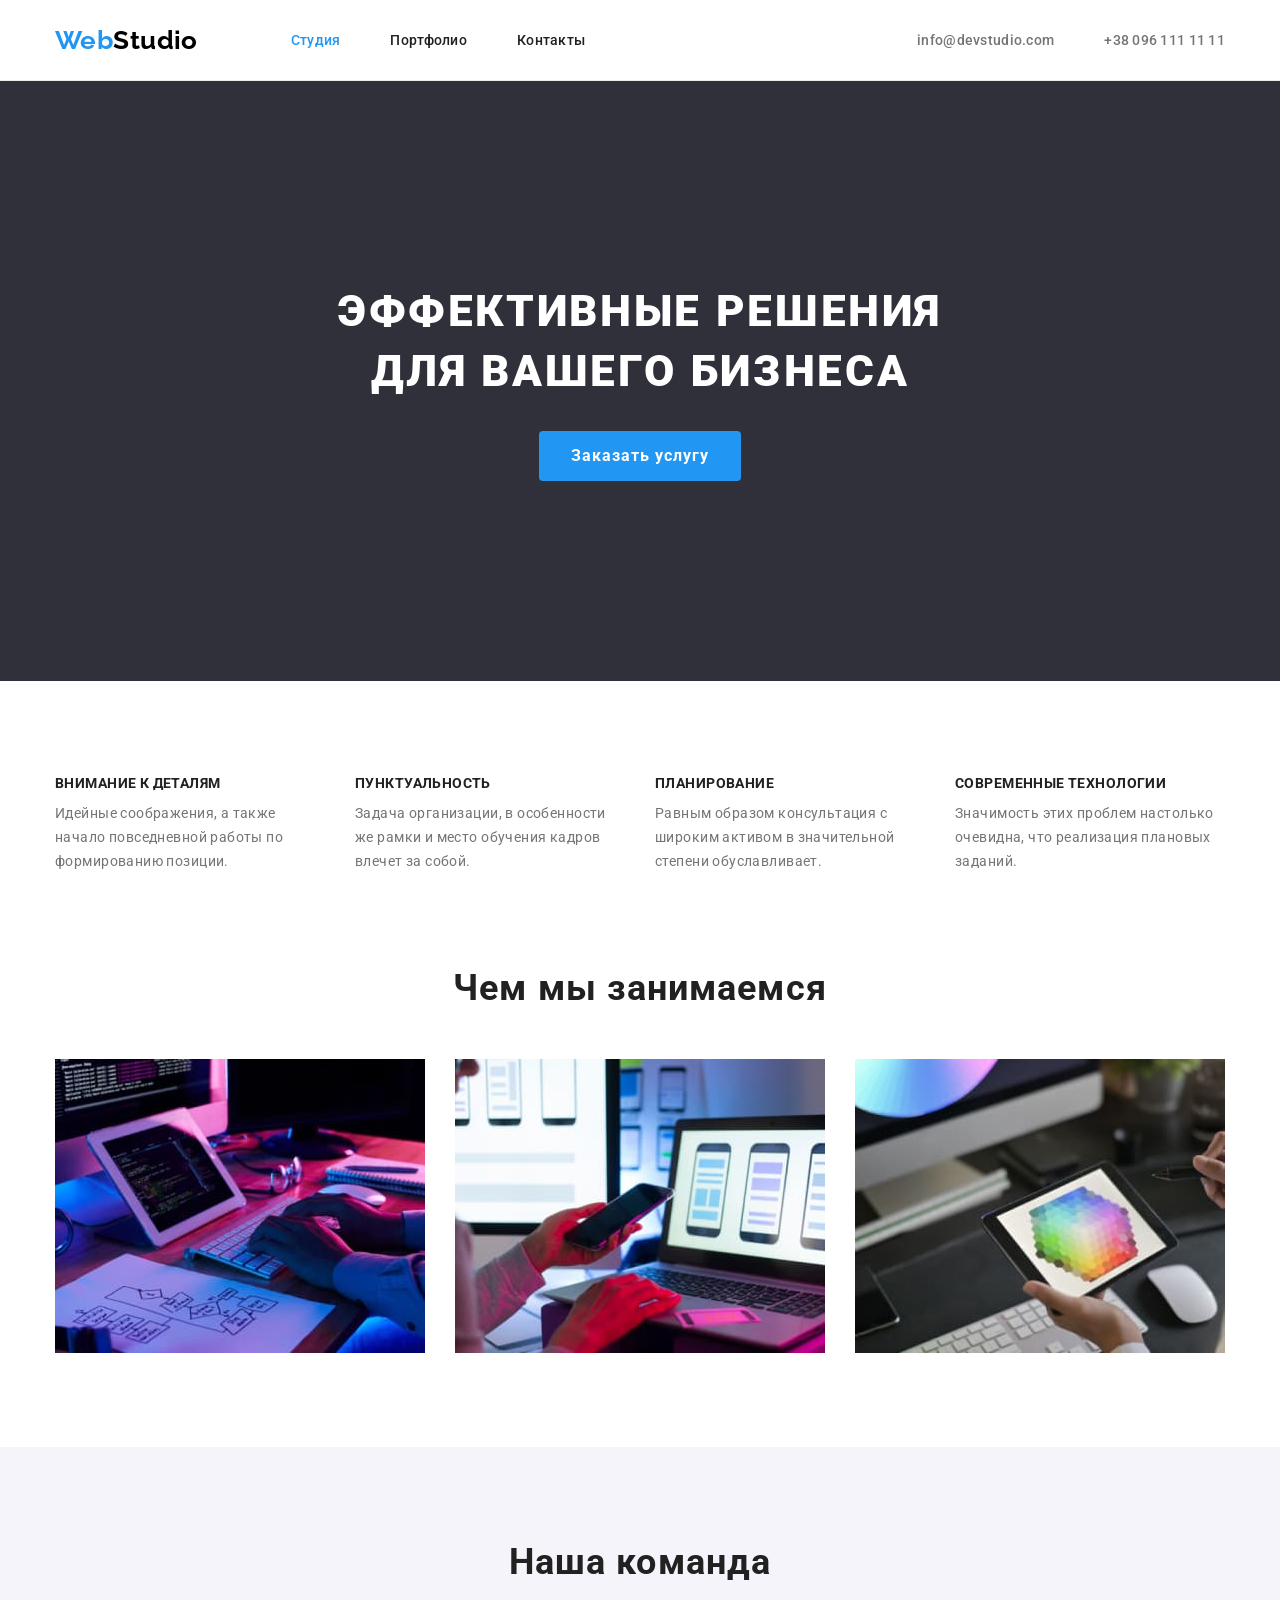
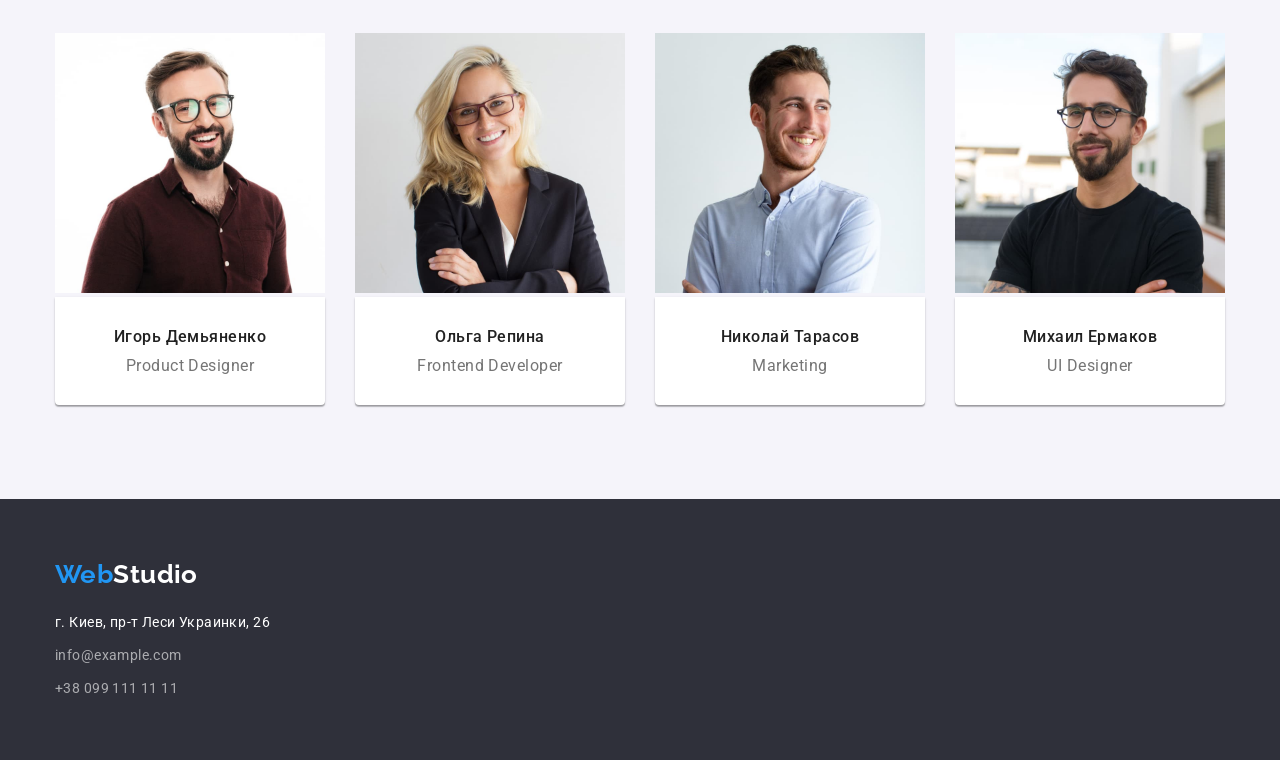
==== index.html @ 9fe2330b "Initial commit" ====
<!DOCTYPE html>
<html lang="ru">
  <head>
    <meta charset="UTF-8" />
    <meta http-equiv="X-UA-Compatible" content="IE=edge" />
    <meta name="viewport" content="width=device-width, initial-scale=1.0" />
    <title>WebStudio</title>
    <link rel="preconnect" href="https://fonts.googleapis.com" />
    <link rel="preconnect" href="https://fonts.gstatic.com" crossorigin />
    <link
      href="https://fonts.googleapis.com/css2?family=Raleway:wght@700&family=Roboto:wght@400;500;700;900&display=swap"
      rel="stylesheet"
    />
    <link
      rel="stylesheet"
      href="https://cdnjs.cloudflare.com/ajax/libs/modern-normalize/1.1.0/modern-normalize.min.css"
      integrity="sha512-wpPYUAdjBVSE4KJnH1VR1HeZfpl1ub8YT/NKx4PuQ5NmX2tKuGu6U/JRp5y+Y8XG2tV+wKQpNHVUX03MfMFn9Q=="
      crossorigin="anonymous"
      referrerpolicy="no-referrer"
    />
    <link rel="stylesheet" href="css/stules.css" />
  </head>
  <body>
    <!--Header section/шапка-->
    <header class="header">
      <div class="container header-container">
        <nav class="header-nav">
          <a class="logo" href=""><span class="logo-element">Web</span>Studio</a>
          <ul class="header-list">
            <li class="header-item">
              <a class="header-link link current-link" href="">Студия</a>
            </li>
            <li class="header-item">
              <a class="header-link" href="portfolio.html">Портфолио</a>
            </li>
            <li class="header-item">
              <a class="header-link" href="">Контакты</a>
            </li>
          </ul>
        </nav>

        <ul class="contacts">
          <li class="contacts-item">
            <a class="contacts-link" href="mailto:info@devstudio.com">info@devstudio.com</a>
          </li>
          <li class="contacts-item">
            <a class="contacts-link" href="tel:+380961111111">+38 096 111 11 11</a>
          </li>
        </ul>
      </div>
    </header>
    <main>
      <!--hero section/cекция герой-->
      <section class="hero">
        <div class="container">
          <h1 class="hero-title">
            Эффективные решения<br />
            для вашего бизнеса
          </h1>
          <button class="hero-btn btn" type="button">Заказать услугу</button>
        </div>
      </section>
      <!--work section/о работе-->
      <section class="work section no-pading">
        <div class="container">
          <h2 class="work-title hidden" hidden>O работе</h2>
          <ul class="work-list">
            <li class="work-item">
              <h3 class="work-title">Внимание к деталям</h3>
              <p class="work-text">
                Идейные соображения, а также начало повседневной работы по формированию позиции.
              </p>
            </li>
            <li class="work-item">
              <h3 class="work-title">Пунктуальность</h3>
              <p class="work-text">
                Задача организации, в особенности же рамки и место обучения кадров влечет за собой.
              </p>
            </li>
            <li class="work-item">
              <h3 class="work-title">Планирование</h3>
              <p class="work-text">
                Равным образом консультация с широким активом в значительной степени обуславливает.
              </p>
            </li>
            <li class="work-item">
              <h3 class="work-title">Современные технологии</h3>
              <p class="work-text">
                Значимость этих проблем настолько очевидна, что реализация плановых заданий.
              </p>
            </li>
          </ul>
        </div>
      </section>
      <!--lessons section/Чем мы занимаемся-->
      <section class="lessons section">
        <div class="container">
          <h2 class="lessons-title">Чем мы занимаемся</h2>
          <ul class="lessons-list">
            <li class="lessons-item">
              <img
                class="lessons-img"
                src="./images/lessons/laptop.jpg"
                alt="разработка"
                width="370"
              />
            </li>
            <li class="lessons-item">
              <img
                class="lessons-img"
                src="./images/lessons/telephone.jpg"
                alt="разработка мобильных приложений"
                width="370"
              />
            </li>
            <li class="lessons-item">
              <img
                class="lessons-img"
                src="./images/lessons/tablet.jpg"
                alt="разработка графичных приложений"
                width="370"
              />
            </li>
          </ul>
        </div>
      </section>
      <!--team section/Наша команда-->
      <section class="team section">
        <div class="container">
          <h2 class="team-title">Наша команда</h2>
          <ul class="team-list">
            <li class="team-item">
              <img src="./images/team/product.jpg" alt="мужчина в очках и рубашке " width="270" />
              <div class="team-card">
                <h3 class="team-name">Игорь Демьяненко</h3>
                <p class="team-job" lang="en">Product Designer</p>
              </div>
            </li>
            <li class="team-item">
              <img src="./images/team/frontend.jpg" alt="девушка в пиджаке" width="270" />
              <div class="team-card">
                <h3 class="team-name">Ольга Репина</h3>
                <p class="team-job" lang="en">Frontend Developer</p>
              </div>
            </li>
            <li class="team-item">
              <img src="./images/team/marketing.jpg" alt="мужчина в футболке" width="270" />
              <div class="team-card">
                <h3 class="team-name">Николай Тарасов</h3>
                <p class="team-job" lang="en">Marketing</p>
              </div>
            </li>
            <li class="team-item">
              <img src="./images/team/designer.jpg" alt="мужчина в очках и футболке" width="270" />
              <div class="team-card">
                <h3 class="team-name">Михаил Ермаков</h3>
                <p class="team-job" lang="en">UI Designer</p>
              </div>
            </li>
          </ul>
        </div>
      </section>
    </main>
    <!--footer section/футер-->
    <footer class="footer">
      <div class="container">
        <a class="logo dark" href=""><span class="logo-element">Web</span>Studio</a>
        <address class="address">
          <ul class="address-list">
            <li class="fooer-item">
              <a
                class="adress-maps"
                href="https://goo.gl/maps/gGmX7VC3EeBHj8JXA"
                target="_blank"
                rel="noopener noreferrer"
                >г. Киев, пр-т Леси Украинки, 26</a
              >
            </li>
            <li class="fooer-item">
              <a class="footer-mail" href="mailto:info@example.com">info@example.com</a>
            </li>
            <li class="fooer-item">
              <a class="footer-tel" href="tel:+380991111111">+38 099 111 11 11</a>
            </li>
          </ul>
        </address>
      </div>
    </footer>
  </body>
</html>
---- css/stules.css ----
:root {
  /* fonts */
  --main-font: Roboto, sans-serif;
  --secondary-font: Raleway, sans-serif;
  /* text colors */
  --main-tx-cl: #212121;
  --secondary-tx-cl: #757575;
  /* bg colors */
  --dark-bg-cl: #2f303a;
  --light-bg-cl: #f5f4fa;
  --white-color: #ffffff;
  /* logo colors */
  --blue-logo-cl: #2196f3;
  --dark-logo-cl: #000000;
  --white-logo-cl: #ffffff;
  /* others colors */
  --footer-primary-cl: rgba(255, 255, 255, 0.6);
}

/* reset styles */

/*сброс маржинов верх-низ*/
h1,
h2,
h3,
h4,
h5,
h6,
p,
a,
ul,
li {
  text-decoration: none;
  list-style: none;
  padding: 0;
  margin: 0;
}

/* Убрирает ненужные заголовки */
.hidden {
  position: absolute;
  width: 1px;
  height: 1px;
  margin: -1px;
  border: 0;
  padding: 0;

  white-space: nowrap;
  clip-path: inset(100%);
  clip: rect(0 0 0 0);
  overflow: hidden;
}

/* base styles */
.btn {
  font-family: inherit;
  display: inline-block;
  border: 0;
  cursor: pointer;
  text-align: center;
}

/* добавляет Контейнер */
.container {
  width: 1200px;
  padding-left: 15px;
  padding-right: 15px;
  margin-left: auto;
  margin-right: auto;
}

/* body */
body {
  font-family: var(--main-font);
  color: var(--main-tx-cl);
  letter-spacing: 0.03em;
  font-size: 14px;
  line-height: 1.14;
}

/*логотип*/
.logo {
  font-family: var(--secondary-font);
  color: var(--dark-logo-cl);

  font-weight: 700;
  font-size: 26px;
  line-height: calc(31 / 26);
}

/*добавляет цвет в логотип*/
.logo-element {
  color: var(--blue-logo-cl);
}

/* розмещает в одну строку лого и навигацию*/
.header-container,
.header-nav {
  display: flex;
  align-items: center;
}

/* добавляет отступ от логотипа*/
.header-list {
  display: flex;
  margin-left: 93px;
}

/*добавляет отступ в навигации*/
.header-list .header-item:not(:last-child) {
  margin-right: 50px;
}

/* */
.header-link,
.contacts-link {
  color: var(--main-tx-cl);

  display: block;
  padding-top: 32px;
  padding-bottom: 32px;

  font-weight: 500;
  font-size: 14px;
  line-height: calc(16 / 14);
  letter-spacing: 0.02em;
}

/*розмещает в одну строку контакты*/
.contacts {
  display: flex;
  margin-left: auto;
}

/*добавляет отступ в контактах*/
.contacts .contacts-item:not(:last-child) {
  margin-right: 50px;
}

.contacts-link {
  color: #757575;
}

.current-link {
  color: #2196f3;
}

.contacts-link:hover,
.contacts-link:focus,
.header-link:hover,
.header-link:focus {
  color: var(--blue-logo-cl);
}
/*добавляет нижнюю рамку*/
.header {
  border-bottom: 1px solid #ececec;
}

/* hero section */
.hero {
  background-color: var(--dark-bg-cl);
  text-align: center;
  padding: 200px 0;
}

.hero-title {
  color: #ffffff;

  font-weight: 900;
  font-size: 44px;
  line-height: calc(60 / 44);
  letter-spacing: 0.06em;
  text-transform: uppercase;

  margin-top: 0px;
  margin-bottom: 30px;
}
/*кнопка-героя*/
.hero-btn {
  background-color: #2196f3;
  color: #ffffff;

  font-weight: 700;
  font-size: 16px;
  line-height: calc(30 / 16);
  letter-spacing: 0.06em;

  border-radius: 4px;
  padding: 10px 32px;
  min-width: 200px;
}

.btn:hover,
.btn:focus {
  background-color: #188ce8;
}

/* work section */

.section {
  padding-top: 94px;
  padding-bottom: 94px;
}

.no-pading {
  padding-bottom: 0;
}

.work-list {
  display: flex;
  justify-content: center;
}

.work-list .work-item:not(:last-child) {
  margin-right: 30px;
}

.work-item {
  width: 270px;
}

.work-title {
  font-weight: 700;
  font-size: 14px;
  line-height: calc(16 / 14);
  letter-spacing: 0.03em;
  text-transform: uppercase;

  margin-bottom: 10px;
}
.work-text {
  font-size: 14px;
  line-height: calc(24 / 14);
  letter-spacing: 0.03em;
  color: #757575;
}

/* lessons section/Чем мы занимаемся */

.lessons-title {
  text-align: center;

  font-weight: 700;
  font-size: 36px;
  line-height: calc(42 / 36);
  letter-spacing: 0.03em;

  margin-bottom: 50px;
}

.lessons-list {
  display: flex;
  justify-content: space-between;
  padding-left: 0;
}

.lessons-img {
  display: block;
}

.lessons-list .lessons-item:not(:last-child) {
  margin-right: 30px;
}

/* team section/Наша команда */
.team {
  background: #f5f4fa;
  }
  
.team-title {
  color: #212121;
  text-align: center;

  font-weight: 700;
  font-size: 36px;
  line-height: calc(42 / 36);
  letter-spacing: 0.03em;

  margin-bottom: 50px;
}

.team-list {
  display: flex;
  justify-content: space-between;
  padding-left: 0;
}

.team-list .team-item:not(:last-child) {
  margin-right: 30px;
}

.team-card {
  background-color: #ffffff;

  text-align: center;
  box-shadow: 0px 1px 3px rgba(0, 0, 0, 0.12), 0px 1px 1px rgba(0, 0, 0, 0.14),
    0px 2px 1px rgba(0, 0, 0, 0.2);
  border-radius: 0px 0px 4px 4px;

  padding-top: 30px;
  padding-bottom: 30px;
}

.team-job {
  font-size: 16px;
  line-height: calc(19 / 16);
  letter-spacing: 0.03em;
  color: #757575;
}

.team-name {
  font-weight: 500;
  font-size: 16px;
  line-height: calc(19 / 16);
  letter-spacing: 0.03em;

  margin-bottom: 10px;
}

/* footer section/футер */
.footer {
  background: #2f303a;
  padding-top: 60px;
  padding-bottom: 60px;
}

.dark {
  color: #ffffff;
  display: inline-block;
  margin-bottom: 20px;
}

.address-list .fooer-item:not(:last-child) {
  margin-bottom: 9px;
}

.address {
  font-style: normal;
}

.adress-maps {
  font-size: 14px;
  line-height: calc(24 / 14);
  letter-spacing: 0.03em;
  color: #ffffff;
}

.footer-mail,
.footer-tel {
  font-size: 14px;
  line-height: calc(24 / 14);
  letter-spacing: 0.03em;
  color: rgba(255, 255, 255, 0.6);
}

.footer-mail:hover,
.footer-mail:focus,
.footer-tel:hover,
.footer-tel:focus {
  color: #188ce8;
}

/*стили для портфолио*/

/*portfolio  */

.portfolio-list {
  display: flex;
  justify-content: center;

  margin-bottom: 50px;
}

.portfolio-list .portfolio-btn:not(:last-child) {
  margin-right: 8px;
}

.text-btn {
  color: #212121;
  font-family: inherit;
  font-weight: 500;

  font-size: 16px;
  line-height: calc(26 / 16);
  letter-spacing: 0.03em;
  text-align: center;
  cursor: pointer;

  padding: 6px 22px;
  border-radius: 4px;
  border: 0;
}

.text-btn-withe:hover,
.text-btn-withe:focus,
.text-btn:hover,
.text-btn:focus {
  background-color: #188ce8;
  color: #ffffff;
}

.portfolio-img-list {
  display: flex;
  flex-wrap: wrap;
}

/* calc ((100% - кол-во марджинов в строке * значение марджина ) / кол-во элементов в строке */
.portfolio-img-list .portfolio-item {
  width: calc((100% - 60px) / 3);

  margin-right: 30px;
  margin-bottom: 30px;
}

.portfolio-img-list .portfolio-item:nth-child(3n) {
  margin-right: 0;
}

.portfolio-img-list .portfolio-item:nth-last-child(-n + 3) {
  margin-bottom: 0;
}

.portfolio-kard {
  padding: 20px 24px;
  border: 1px solid #eeeeee;
  border-top: 0;
}

.portfolio-title {
  font-weight: 700;
  font-size: 18px;
  line-height: calc(36 / 16);
  letter-spacing: 0.06em;
  color: #212121;

  margin-bottom: 4px;
}

.portfolio-text {
  font-size: 16px;
  line-height: calc(30 / 16);
  letter-spacing: 0.03em;
  color: #757575;
}
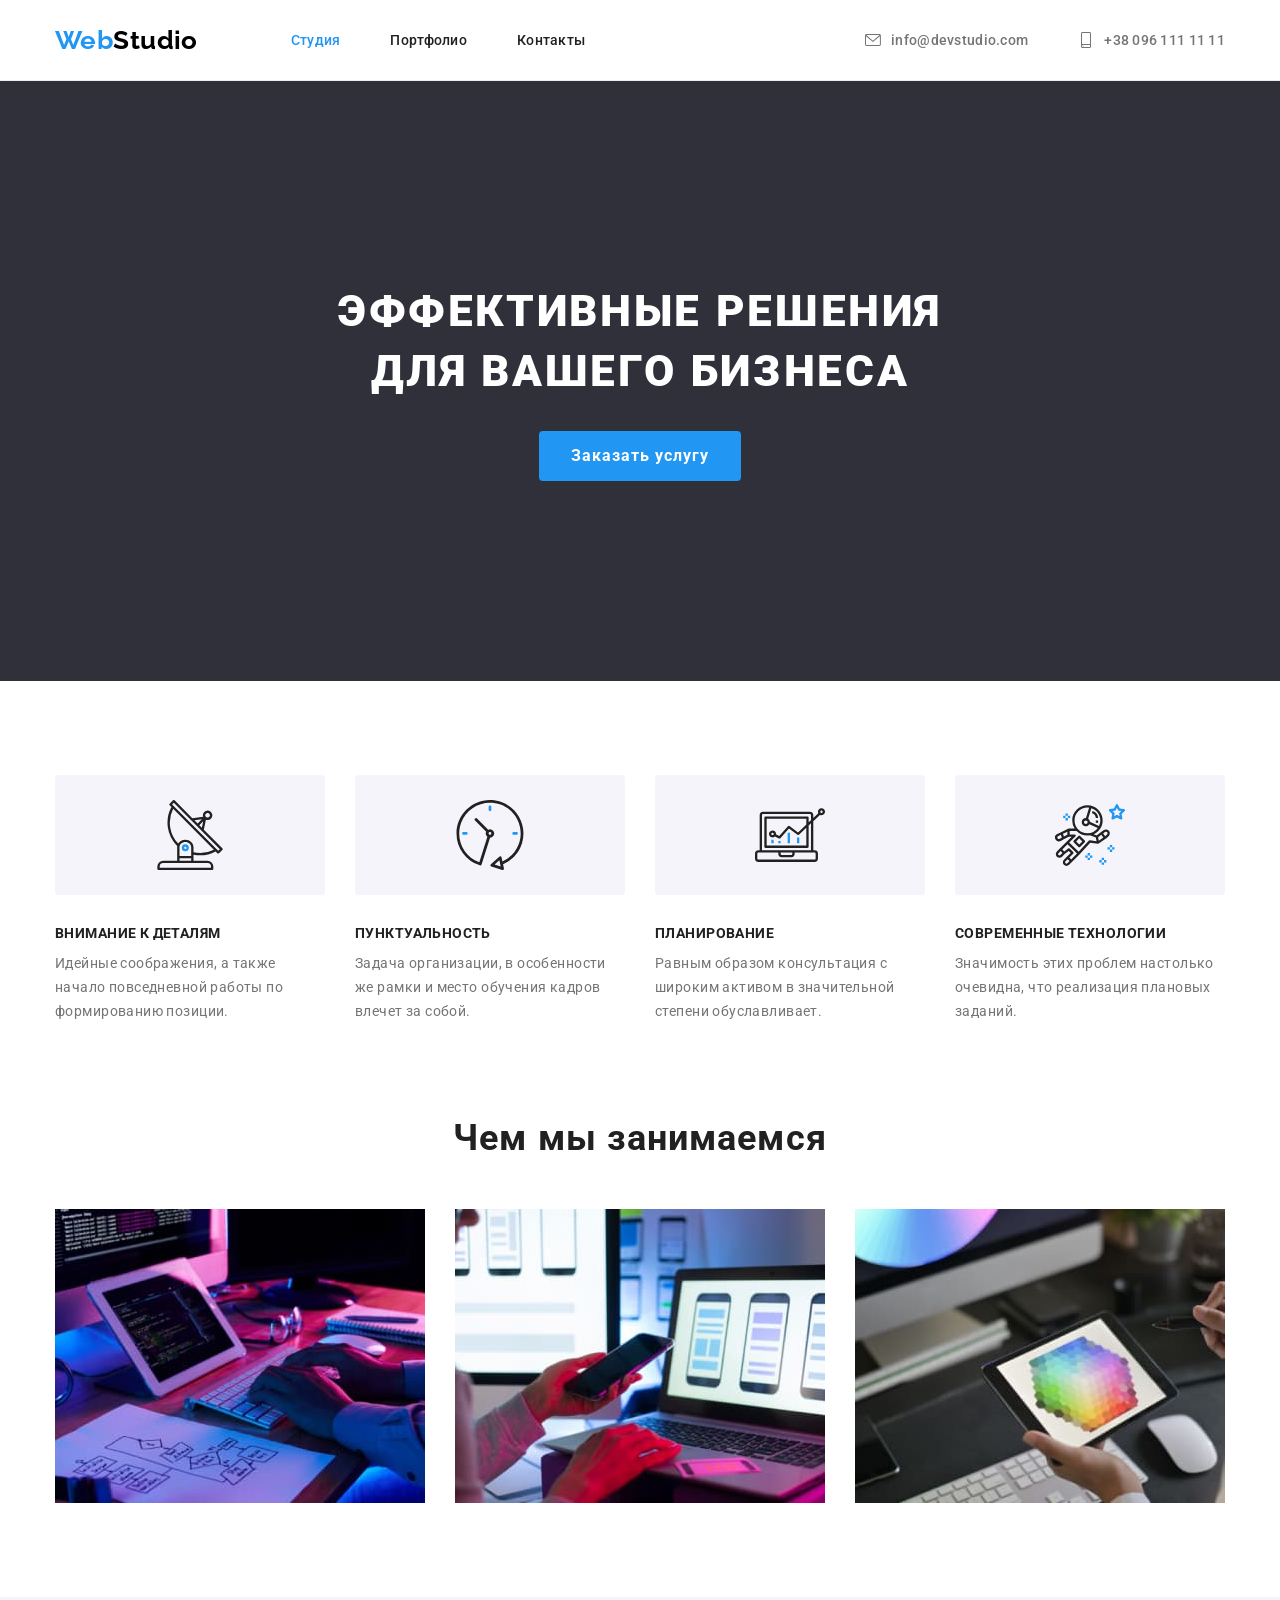
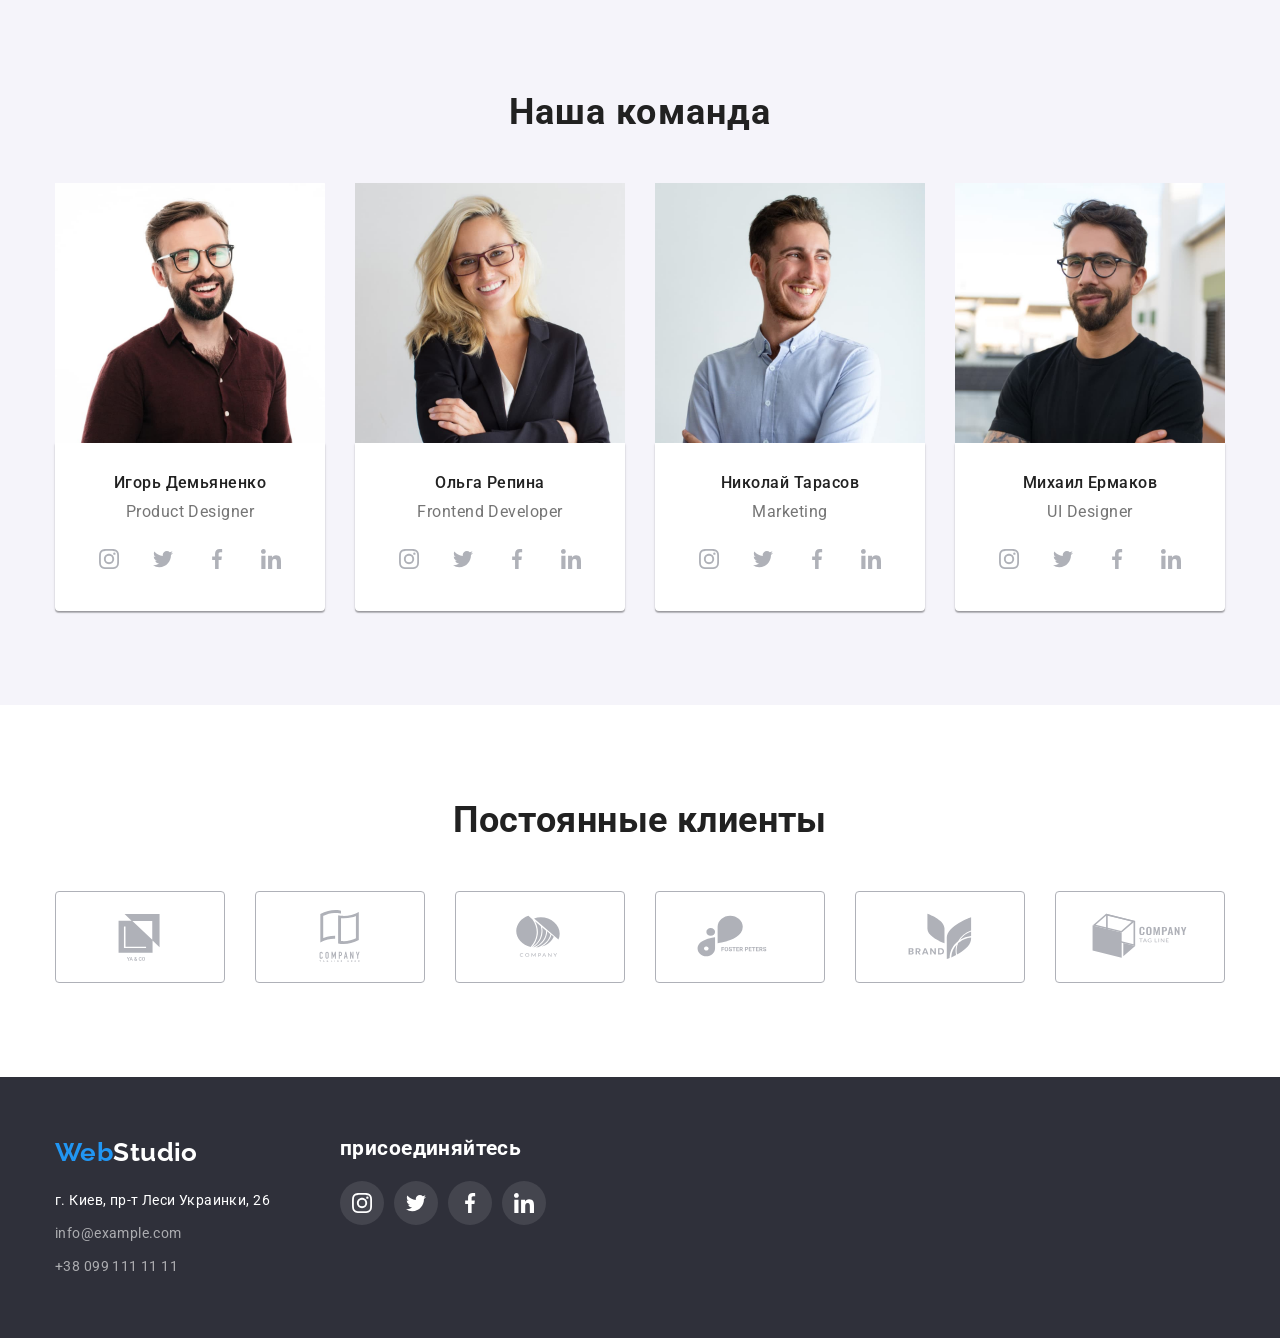
==== commit 0594ca06: "добавляет тень в индексе" ====
--- a/index.html
+++ b/index.html
@@ -41,10 +41,20 @@
 
         <ul class="contacts">
           <li class="contacts-item">
-            <a class="contacts-link" href="mailto:info@devstudio.com">info@devstudio.com</a>
+            <a class="contacts-link" href="mailto:info@devstudio.com">
+              <svg class="svg-mail">
+                <use href="./images/icons.svg#mail"></use>
+              </svg>
+              info@devstudio.com</a
+            >
           </li>
           <li class="contacts-item">
-            <a class="contacts-link" href="tel:+380961111111">+38 096 111 11 11</a>
+            <a class="contacts-link" href="tel:+380961111111">
+              <svg class="svg-smartphone">
+                <use href="./images/icons.svg#smartphone"></use>
+              </svg>
+              +38 096 111 11 11</a
+            >
           </li>
         </ul>
       </div>
@@ -66,24 +76,44 @@
           <h2 class="work-title hidden" hidden>O работе</h2>
           <ul class="work-list">
             <li class="work-item">
+              <div class="svg-work">
+                <svg class="work-icons">
+                  <use href="./images/icons.svg#antenna"></use>
+                </svg>
+              </div>
               <h3 class="work-title">Внимание к деталям</h3>
               <p class="work-text">
                 Идейные соображения, а также начало повседневной работы по формированию позиции.
               </p>
             </li>
             <li class="work-item">
+              <div class="svg-work">
+                <svg class="work-icons">
+                  <use href="./images/icons.svg#clock"></use>
+                </svg>
+              </div>
               <h3 class="work-title">Пунктуальность</h3>
               <p class="work-text">
                 Задача организации, в особенности же рамки и место обучения кадров влечет за собой.
               </p>
             </li>
             <li class="work-item">
+              <div class="svg-work">
+                <svg class="work-icons">
+                  <use href="./images/icons.svg#diagram"></use>
+                </svg>
+              </div>
               <h3 class="work-title">Планирование</h3>
               <p class="work-text">
                 Равным образом консультация с широким активом в значительной степени обуславливает.
               </p>
             </li>
             <li class="work-item">
+              <div class="svg-work">
+                <svg class="work-icons">
+                  <use href="./images/icons.svg#astronaut"></use>
+                </svg>
+              </div>
               <h3 class="work-title">Современные технологии</h3>
               <p class="work-text">
                 Значимость этих проблем настолько очевидна, что реализация плановых заданий.
@@ -134,6 +164,56 @@
               <div class="team-card">
                 <h3 class="team-name">Игорь Демьяненко</h3>
                 <p class="team-job" lang="en">Product Designer</p>
+                <ul class="svg-team">
+                  <li class="svg-team-item">
+                    <a
+                      class="svg-team-link"
+                      href=""
+                      target="_blank"
+                      rel="nofollow noopener noreferrer"
+                    >
+                      <svg class="svg-icons">
+                        <use href="./images/icons.svg#instagram"></use>
+                      </svg>
+                    </a>
+                  </li>
+                  <li class="svg-team-item">
+                    <a
+                      class="svg-team-link"
+                      href=""
+                      target="_blank"
+                      rel="nofollow noopener noreferrer"
+                    >
+                      <svg class="svg-icons">
+                        <use href="./images/icons.svg#twitter"></use>
+                      </svg>
+                    </a>
+                  </li>
+                  <li class="svg-team-item">
+                    <a
+                      class="svg-team-link"
+                      href=""
+                      target="_blank"
+                      rel="nofollow noopener noreferrer"
+                    >
+                      <svg class="svg-icons">
+                        <use href="./images/icons.svg#facebook"></use>
+                      </svg>
+                    </a>
+                  </li>
+                  <li class="">
+                    <a
+                      class="svg-team-link"
+                      href=""
+                      target="_blank"
+                      rel="nofollow noopener noreferrer"
+                    >
+                      <svg class="svg-icons">
+                        <use href="./images/icons.svg#linkedin"></use>
+                      </svg>
+                    </a>
+                  </li>
+                </ul>
               </div>
             </li>
             <li class="team-item">
@@ -141,6 +221,56 @@
               <div class="team-card">
                 <h3 class="team-name">Ольга Репина</h3>
                 <p class="team-job" lang="en">Frontend Developer</p>
+                <ul class="svg-team">
+                  <li class="svg-team-item">
+                    <a
+                      class="svg-team-link"
+                      href=""
+                      target="_blank"
+                      rel="nofollow noopener noreferrer"
+                    >
+                      <svg class="svg-icons">
+                        <use href="./images/icons.svg#instagram"></use>
+                      </svg>
+                    </a>
+                  </li>
+                  <li class="svg-team-item">
+                    <a
+                      class="svg-team-link"
+                      href=""
+                      target="_blank"
+                      rel="nofollow noopener noreferrer"
+                    >
+                      <svg class="svg-icons">
+                        <use href="./images/icons.svg#twitter"></use>
+                      </svg>
+                    </a>
+                  </li>
+                  <li class="svg-team-item">
+                    <a
+                      class="svg-team-link"
+                      href=""
+                      target="_blank"
+                      rel="nofollow noopener noreferrer"
+                    >
+                      <svg class="svg-icons">
+                        <use href="./images/icons.svg#facebook"></use>
+                      </svg>
+                    </a>
+                  </li>
+                  <li class="">
+                    <a
+                      class="svg-team-link"
+                      href=""
+                      target="_blank"
+                      rel="nofollow noopener noreferrer"
+                    >
+                      <svg class="svg-icons">
+                        <use href="./images/icons.svg#linkedin"></use>
+                      </svg>
+                    </a>
+                  </li>
+                </ul>
               </div>
             </li>
             <li class="team-item">
@@ -148,6 +278,56 @@
               <div class="team-card">
                 <h3 class="team-name">Николай Тарасов</h3>
                 <p class="team-job" lang="en">Marketing</p>
+                <ul class="svg-team">
+                  <li class="svg-team-item">
+                    <a
+                      class="svg-team-link"
+                      href=""
+                      target="_blank"
+                      rel="nofollow noopener noreferrer"
+                    >
+                      <svg class="svg-icons">
+                        <use href="./images/icons.svg#instagram"></use>
+                      </svg>
+                    </a>
+                  </li>
+                  <li class="svg-team-item">
+                    <a
+                      class="svg-team-link"
+                      href=""
+                      target="_blank"
+                      rel="nofollow noopener noreferrer"
+                    >
+                      <svg class="svg-icons">
+                        <use href="./images/icons.svg#twitter"></use>
+                      </svg>
+                    </a>
+                  </li>
+                  <li class="svg-team-item">
+                    <a
+                      class="svg-team-link"
+                      href=""
+                      target="_blank"
+                      rel="nofollow noopener noreferrer"
+                    >
+                      <svg class="svg-icons">
+                        <use href="./images/icons.svg#facebook"></use>
+                      </svg>
+                    </a>
+                  </li>
+                  <li class="">
+                    <a
+                      class="svg-team-link"
+                      href=""
+                      target="_blank"
+                      rel="nofollow noopener noreferrer"
+                    >
+                      <svg class="svg-icons">
+                        <use href="./images/icons.svg#linkedin"></use>
+                      </svg>
+                    </a>
+                  </li>
+                </ul>
               </div>
             </li>
             <li class="team-item">
@@ -155,7 +335,107 @@
               <div class="team-card">
                 <h3 class="team-name">Михаил Ермаков</h3>
                 <p class="team-job" lang="en">UI Designer</p>
-              </div>
+                <ul class="svg-team">
+                  <li class="svg-team-item">
+                    <a
+                      class="svg-team-link"
+                      href=""
+                      target="_blank"
+                      rel="nofollow noopener noreferrer"
+                    >
+                      <svg class="svg-icons">
+                        <use href="./images/icons.svg#instagram"></use>
+                      </svg>
+                    </a>
+                  </li>
+                  <li class="svg-team-item">
+                    <a
+                      class="svg-team-link"
+                      href=""
+                      target="_blank"
+                      rel="nofollow noopener noreferrer"
+                    >
+                      <svg class="svg-icons">
+                        <use href="./images/icons.svg#twitter"></use>
+                      </svg>
+                    </a>
+                  </li>
+                  <li class="svg-team-item">
+                    <a
+                      class="svg-team-link"
+                      href=""
+                      target="_blank"
+                      rel="nofollow noopener noreferrer"
+                    >
+                      <svg class="svg-icons">
+                        <use href="./images/icons.svg#facebook"></use>
+                      </svg>
+                    </a>
+                  </li>
+                  <li class="">
+                    <a
+                      class="svg-team-link"
+                      href=""
+                      target="_blank"
+                      rel="nofollow noopener noreferrer"
+                    >
+                      <svg class="svg-icons">
+                        <use href="./images/icons.svg#linkedin"></use>
+                      </svg>
+                    </a>
+                  </li>
+                </ul>
+              </div>
+            </li>
+          </ul>
+        </div>
+      </section>
+      <!--Постоянные клиенты-->
+      <section class="clients section">
+        <div class="container">
+          <h2 class="clients-title">Постоянные клиенты</h2>
+          <ul class="clients-list">
+            <li class="clients-item">
+              <a class="clients-link" href="" target="_blank" rel="nofollow noopener noreferrer">
+                <svg class="svg-clients">
+                  <use href="./images/icons.svg#client-1"></use>
+                </svg>
+              </a>
+            </li>
+            <li class="clients-item">
+              <a class="clients-link" href="" target="_blank" rel="nofollow noopener noreferrer">
+                <svg class="svg-clients">
+                  <use href="./images/icons.svg#client-2"></use>
+                </svg>
+              </a>
+            </li>
+            <li class="clients-item">
+              <a class="clients-link" href="" target="_blank" rel="nofollow noopener noreferrer">
+                <svg class="svg-clients">
+                  <use href="./images/icons.svg#client-3"></use>
+                </svg>
+              </a>
+            </li>
+            <li class="clients-item">
+              <a class="clients-link" href="" target="_blank" rel="nofollow noopener noreferrer">
+                <svg class="svg-clients">
+                  <use href="./images/icons.svg#client-4"></use>
+                </svg>
+              </a>
+            </li>
+            <li class="clients-item">
+              <a class="clients-link" href="" target="_blank" rel="nofollow noopener noreferrer">
+                <svg class="svg-clients">
+                  <use href="./images/icons.svg#client-5"></use>
+                </svg>
+              </a>
+            </li>
+            <li class="clients-item">
+              <a class="clients-link" href="" target="_blank" rel="nofollow noopener noreferrer">
+                <svg class="svg-clients">
+                  <use href="./images/icons.svg#client-6"></use>
+                </svg>
+              </a>
             </li>
           </ul>
         </div>
@@ -163,27 +443,62 @@
     </main>
     <!--footer section/футер-->
     <footer class="footer">
-      <div class="container">
-        <a class="logo dark" href=""><span class="logo-element">Web</span>Studio</a>
-        <address class="address">
-          <ul class="address-list">
-            <li class="fooer-item">
-              <a
-                class="adress-maps"
-                href="https://goo.gl/maps/gGmX7VC3EeBHj8JXA"
-                target="_blank"
-                rel="noopener noreferrer"
-                >г. Киев, пр-т Леси Украинки, 26</a
-              >
-            </li>
-            <li class="fooer-item">
-              <a class="footer-mail" href="mailto:info@example.com">info@example.com</a>
-            </li>
-            <li class="fooer-item">
-              <a class="footer-tel" href="tel:+380991111111">+38 099 111 11 11</a>
+      <div class="container nav">
+        <div class="footer-address">
+          <a class="logo dark" href=""><span class="logo-element">Web</span>Studio</a>
+          <address class="address">
+            <ul class="address-list">
+              <li class="fooer-item">
+                <a
+                  class="adress-maps"
+                  href="https://goo.gl/maps/gGmX7VC3EeBHj8JXA"
+                  target="_blank"
+                  rel="noopener noreferrer"
+                  >г. Киев, пр-т Леси Украинки, 26</a
+                >
+              </li>
+              <li class="fooer-item">
+                <a class="footer-mail" href="mailto:info@example.com">info@example.com</a>
+              </li>
+              <li class="fooer-item">
+                <a class="footer-tel" href="tel:+380991111111">+38 099 111 11 11</a>
+              </li>
+            </ul>
+          </address>
+        </div>
+        <div class="fooer-social">
+          <h2 class="social-title">присоединяйтесь</h2>
+          <ul class="social-list">
+            <li class="social-item">
+              <a class="social-link" href="" target="_blank" rel="nofollow noopener noreferrer">
+                <svg class="svg-social">
+                  <use href="./images/icons.svg#instagram"></use>
+                </svg>
+              </a>
+            </li>
+            <li class="social-item">
+              <a class="social-link" href="" target="_blank" rel="nofollow noopener noreferrer">
+                <svg class="svg-social">
+                  <use href="./images/icons.svg#twitter"></use>
+                </svg>
+              </a>
+            </li>
+            <li class="social-item">
+              <a class="social-link" href="" target="_blank" rel="nofollow noopener noreferrer">
+                <svg class="svg-social">
+                  <use href="./images/icons.svg#facebook"></use>
+                </svg>
+              </a>
+            </li>
+            <li class="">
+              <a class="social-link" href="" target="_blank" rel="nofollow noopener noreferrer">
+                <svg class="svg-social">
+                  <use href="./images/icons.svg#linkedin"></use>
+                </svg>
+              </a>
             </li>
           </ul>
-        </address>
+        </div>
       </div>
     </footer>
   </body>
--- a/css/stules.css
+++ b/css/stules.css
@@ -35,6 +35,12 @@
   padding: 0;
   margin: 0;
 }
+/*0000000000000000000000000000000000000000000000000000*/
+img {
+  display: block;
+  max-width: 100%;
+  height: auto;
+}
 
 /* Убрирает ненужные заголовки */
 .hidden {
@@ -116,7 +122,8 @@
 .contacts-link {
   color: var(--main-tx-cl);
 
-  display: block;
+  display: flex;
+  align-items: center;
   padding-top: 32px;
   padding-bottom: 32px;
 
@@ -156,9 +163,23 @@
   border-bottom: 1px solid #ececec;
 }
 
+.svg-mail,
+.svg-smartphone {
+  fill: currentColor;
+  width: 16px;
+  height: 16px;
+  margin-right: 10px;
+}
+
 /* hero section */
 .hero {
+  max-width: 1600px;
   background-color: var(--dark-bg-cl);
+  background-image: linear-gradient(to right, rgba(47, 48, 58, 0.4), rgba(47, 48, 58, 0.4)),
+    url('../images/hero/hero.jpg');
+  background-repeat: no-repeat;
+  background-position: center;
+  background-size: cover;
   text-align: center;
   padding: 200px 0;
 }
@@ -219,6 +240,22 @@
   width: 270px;
 }
 
+.svg-work {
+  display: flex;
+  justify-content: center;
+  align-items: center;
+  width: 270px;
+  height: 120px;
+  margin-bottom: 30px;
+  background-color: #f5f4fa;
+  border-radius: 4px;
+}
+
+.work-icons {
+  width: 70px;
+  height: 70px;
+}
+
 .work-title {
   font-weight: 700;
   font-size: 14px;
@@ -265,8 +302,8 @@
 /* team section/Наша команда */
 .team {
   background: #f5f4fa;
-  }
-  
+}
+
 .team-title {
   color: #212121;
   text-align: center;
@@ -291,7 +328,6 @@
 
 .team-card {
   background-color: #ffffff;
-
   text-align: center;
   box-shadow: 0px 1px 3px rgba(0, 0, 0, 0.12), 0px 1px 1px rgba(0, 0, 0, 0.14),
     0px 2px 1px rgba(0, 0, 0, 0.2);
@@ -306,8 +342,9 @@
   line-height: calc(19 / 16);
   letter-spacing: 0.03em;
   color: #757575;
-}
-
+  margin-bottom: 16px;
+}
+/*111111111111111111111111*/
 .team-name {
   font-weight: 500;
   font-size: 16px;
@@ -317,6 +354,79 @@
   margin-bottom: 10px;
 }
 
+.svg-team {
+  display: flex;
+  justify-content: center;
+  padding-left: 32px;
+  padding-right: 32px;
+}
+.svg-team-item {
+  margin-right: 10px;
+}
+
+.svg-team-link {
+  display: flex;
+  justify-content: center;
+  align-items: center;
+  width: 44px;
+  height: 44px;
+  border-radius: 50%;
+  color: #afb1b8;
+}
+
+.svg-team-link:hover,
+.svg-team-link:focus {
+  color: #ffffff;
+  background-color: #2196f3;
+}
+
+.svg-icons {
+  fill: currentColor;
+  width: 20px;
+  height: 20px;
+}
+
+/*Постоянные клиенты*/
+
+.clients-title {
+  color: #212121;
+  font-weight: 700;
+  font-size: 36px;
+  line-height: 1.17;
+  text-align: center;
+  margin-top: 0;
+  margin-bottom: 50px;
+}
+
+.clients-list {
+  display: flex;
+  justify-content: space-between;
+  padding-left: 0;
+}
+
+.clients-link {
+  display: flex;
+  align-items: center;
+  justify-content: center;
+  width: 170px;
+  height: 92px;
+  color: #afb1b8;
+  border: 1px solid #afb1b8;
+  border-radius: 4px;
+}
+
+.clients-link > .svg-clients {
+  fill: currentColor;
+  height: 60px;
+}
+
+.clients-link:hover,
+.clients-link:focus {
+  color: #2196f3;
+  border-color: #2196f3;
+}
+
+/*88888888888888888888888*/
 /* footer section/футер */
 .footer {
   background: #2f303a;
@@ -442,3 +552,52 @@
   letter-spacing: 0.03em;
   color: #757575;
 }
+
+.footer-address {
+  margin-right: 70px;
+}
+
+.social-title {
+  color: #ffffff;
+
+  margin-bottom: 20px;
+}
+
+.footer > .nav {
+  display: flex;
+}
+
+.footer-social {
+  padding-top: 15px;
+}
+
+.social-list{
+  display: flex;
+  justify-content: center;
+  }
+
+.social-item{
+  margin-right: 10px;
+}
+
+.social-link{
+  display: flex;
+  justify-content: center;
+  align-items: center;
+  width: 44px;
+  height: 44px;
+  border-radius: 50%;
+  color: #ffffff;
+  background-color: rgba(255, 255, 255, 0.1);
+  ;
+}
+.svg-social {
+  fill: currentColor;
+  width: 20px;
+  height: 20px;
+}
+
+.social-link:hover,
+.social-link:focus{
+  background-color: #188ce8;
+}
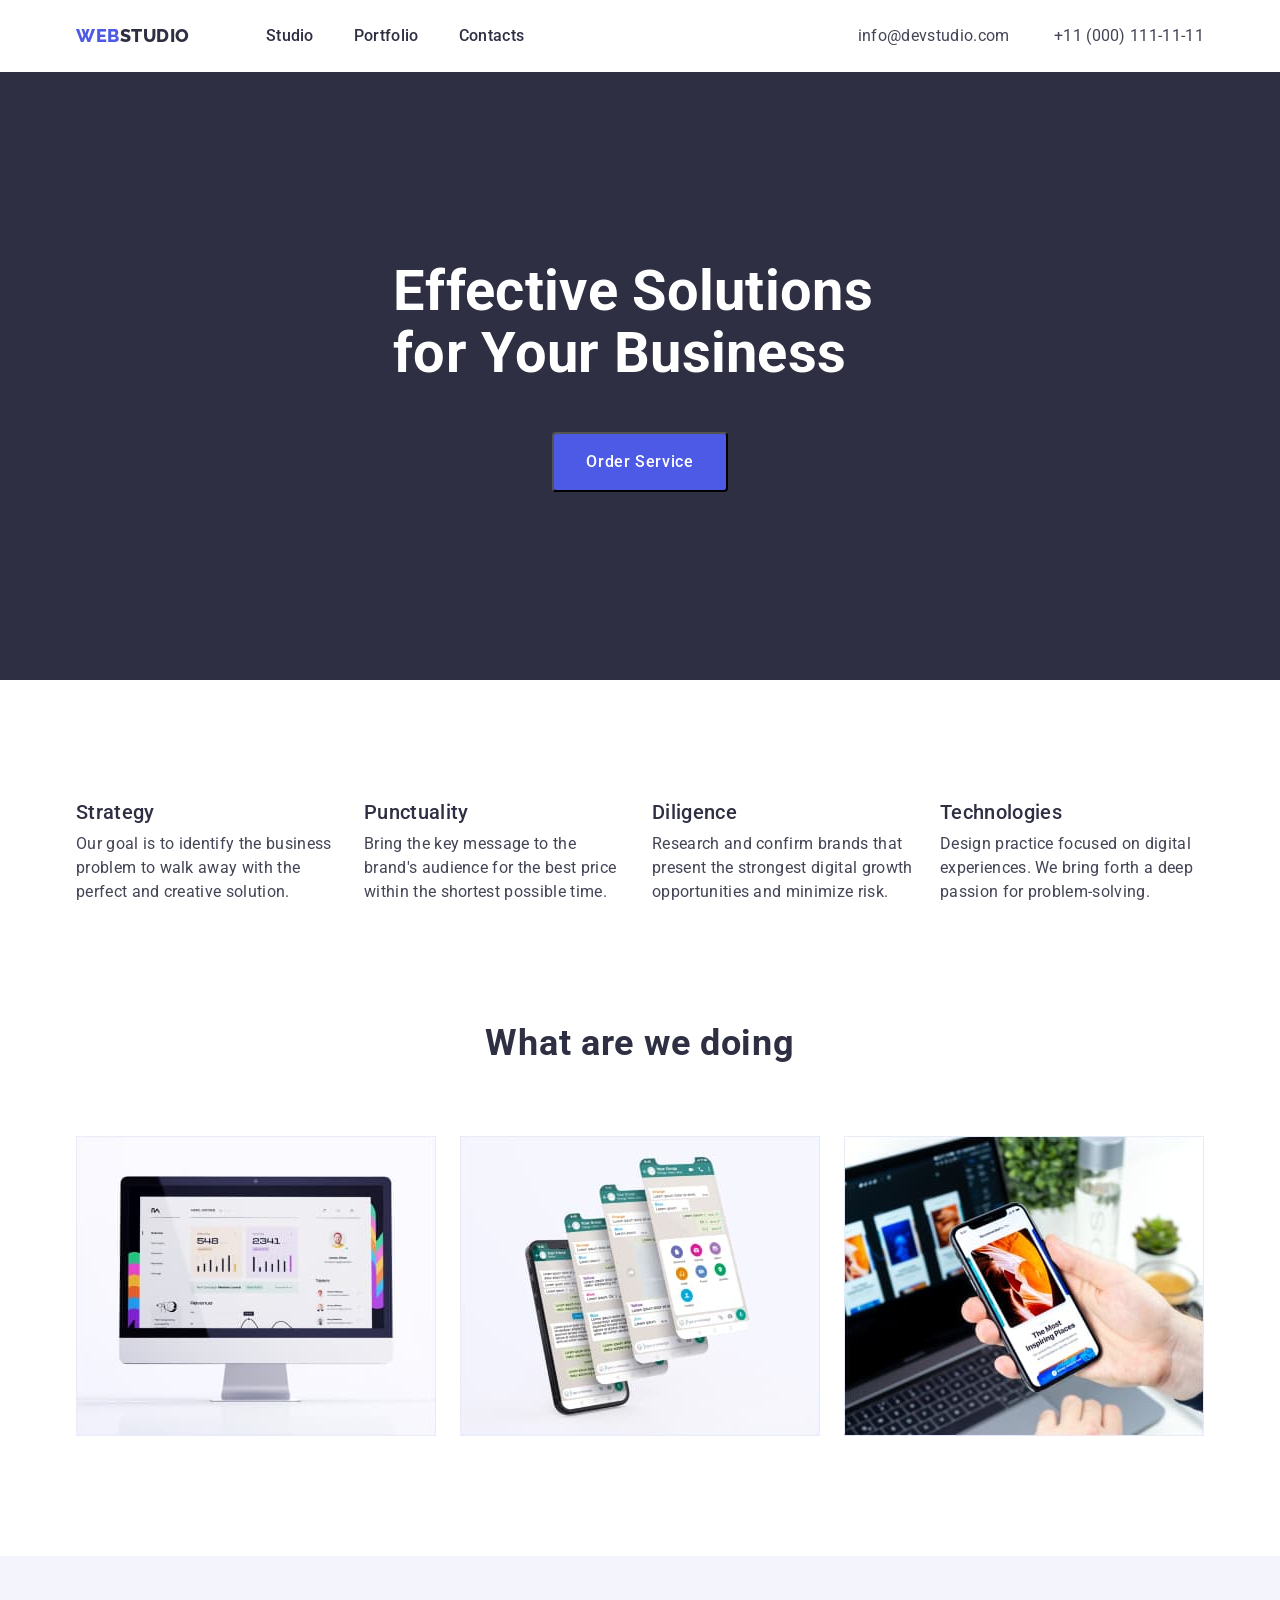
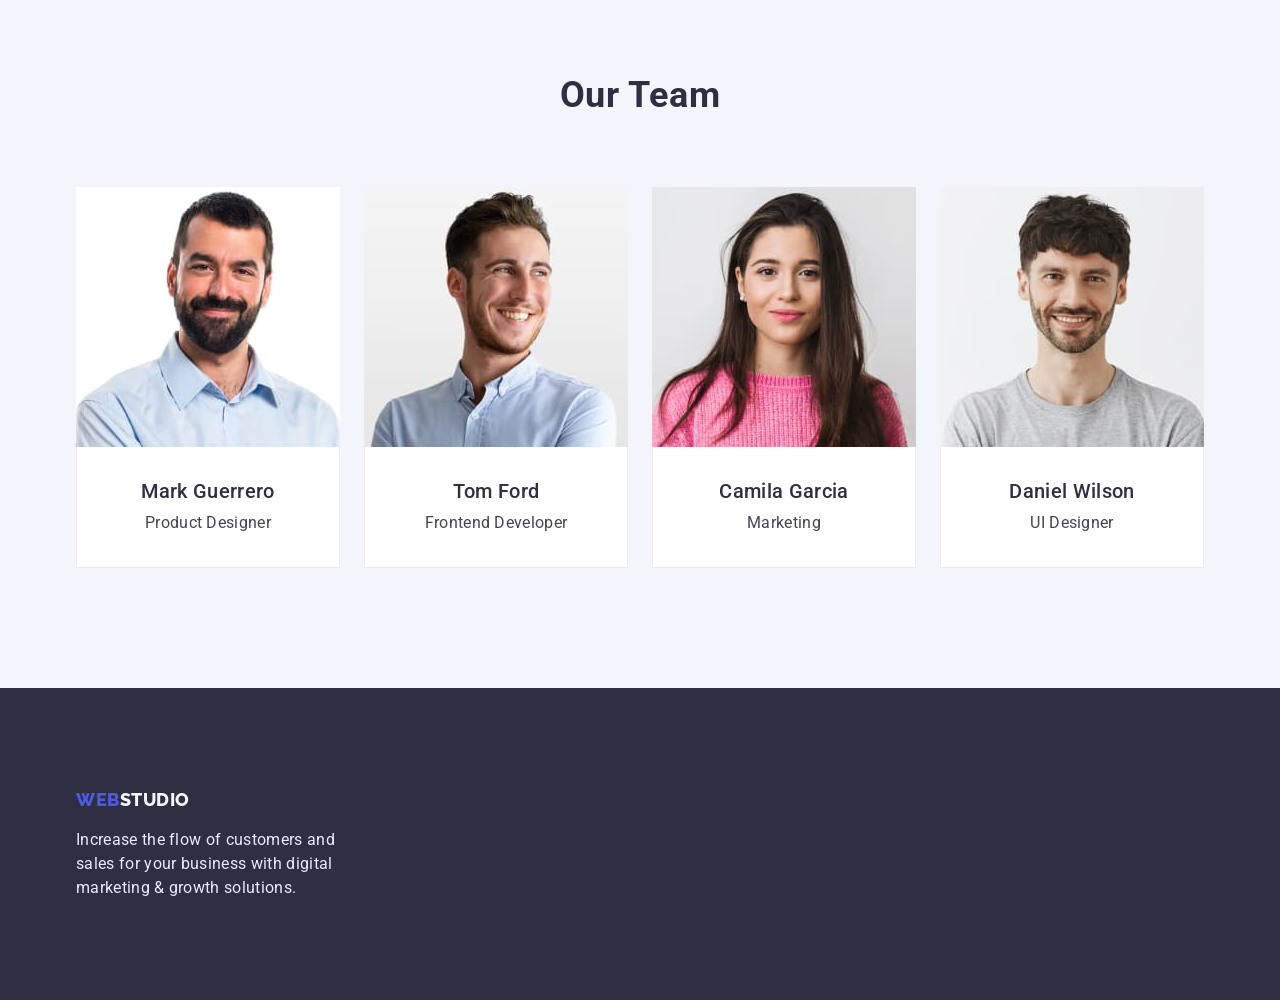
==== commit c4b33d7f: "Initial commit" ====
--- a/index.html
+++ b/index.html
@@ -1,504 +1,159 @@
 <!DOCTYPE html>
-<html lang="ru">
+<html lang="en">
   <head>
     <meta charset="UTF-8" />
     <meta http-equiv="X-UA-Compatible" content="IE=edge" />
     <meta name="viewport" content="width=device-width, initial-scale=1.0" />
     <title>WebStudio</title>
+
     <link rel="preconnect" href="https://fonts.googleapis.com" />
     <link rel="preconnect" href="https://fonts.gstatic.com" crossorigin />
     <link
-      href="https://fonts.googleapis.com/css2?family=Raleway:wght@700&family=Roboto:wght@400;500;700;900&display=swap"
+      href="https://fonts.googleapis.com/css2?family=Raleway:wght@800&family=Roboto:wght@400;500;700;900&display=swap"
       rel="stylesheet"
     />
     <link
       rel="stylesheet"
-      href="https://cdnjs.cloudflare.com/ajax/libs/modern-normalize/1.1.0/modern-normalize.min.css"
-      integrity="sha512-wpPYUAdjBVSE4KJnH1VR1HeZfpl1ub8YT/NKx4PuQ5NmX2tKuGu6U/JRp5y+Y8XG2tV+wKQpNHVUX03MfMFn9Q=="
-      crossorigin="anonymous"
-      referrerpolicy="no-referrer"
+      href="https://cdn.jsdelivr.net/npm/modern-normalize@1.1.0/modern-normalize.min.css"
     />
-    <link rel="stylesheet" href="css/stules.css" />
+    <link rel="stylesheet" href="./css/styles.css" />
   </head>
   <body>
-    <!--Header section/шапка-->
+    <!--header-->
     <header class="header">
-      <div class="container header-container">
-        <nav class="header-nav">
-          <a class="logo" href=""><span class="logo-element">Web</span>Studio</a>
-          <ul class="header-list">
-            <li class="header-item">
-              <a class="header-link link current-link" href="">Студия</a>
-            </li>
-            <li class="header-item">
-              <a class="header-link" href="portfolio.html">Портфолио</a>
-            </li>
-            <li class="header-item">
-              <a class="header-link" href="">Контакты</a>
-            </li>
+      <div class="container heder-container">
+        <nav class="nav">
+          <a class="logo" href="">WEB<span class="logo-dark">STUDIO</span></a>
+          <ul class="nav-list">
+            <li class="nav-item"><a class="nav-link" href="">Studio</a></li>
+            <li class="nav-item"><a class="nav-link" href="./portfolio.html">Portfolio</a></li>
+            <li class="nav-item"><a class="nav-link" href="">Contacts</a></li>
           </ul>
         </nav>
-
-        <ul class="contacts">
-          <li class="contacts-item">
-            <a class="contacts-link" href="mailto:info@devstudio.com">
-              <svg class="svg-mail">
-                <use href="./images/icons.svg#mail"></use>
-              </svg>
-              info@devstudio.com</a
-            >
-          </li>
-          <li class="contacts-item">
-            <a class="contacts-link" href="tel:+380961111111">
-              <svg class="svg-smartphone">
-                <use href="./images/icons.svg#smartphone"></use>
-              </svg>
-              +38 096 111 11 11</a
-            >
-          </li>
-        </ul>
+        <address class="contact">
+          <a class="text contact-mail" href="mailto:info@devstudio.com">info@devstudio.com</a>
+          <a class="text contact-tel" href="tel:+110001111111">+11 (000) 111-11-11</a>
+        </address>
       </div>
     </header>
     <main>
-      <!--hero section/cекция герой-->
-      <section class="hero">
+      <!--hero-->
+      <section class="hero hero-section">
         <div class="container">
-          <h1 class="hero-title">
-            Эффективные решения<br />
-            для вашего бизнеса
-          </h1>
-          <button class="hero-btn btn" type="button">Заказать услугу</button>
+          <h1 class="main-title">Effective Solutions for Your Business</h1>
+          <button class="btn modal-btn" type="button">Order Service</button>
         </div>
       </section>
-      <!--work section/о работе-->
-      <section class="work section no-pading">
+
+      <!--activity-company-->
+      <section class="section activity-company">
         <div class="container">
-          <h2 class="work-title hidden" hidden>O работе</h2>
-          <ul class="work-list">
-            <li class="work-item">
-              <div class="svg-work">
-                <svg class="work-icons">
-                  <use href="./images/icons.svg#antenna"></use>
-                </svg>
-              </div>
-              <h3 class="work-title">Внимание к деталям</h3>
-              <p class="work-text">
-                Идейные соображения, а также начало повседневной работы по формированию позиции.
+          <h2 class="hidden-title">work</h2>
+          <ul class="activity-company-list">
+            <li class="activity-company-item">
+              <h3 class="suptitle activity-company-title">Strategy</h3>
+              <p class="activity-company-text">
+                Our goal is to identify the business problem to walk away with the perfect and
+                creative solution.
               </p>
             </li>
-            <li class="work-item">
-              <div class="svg-work">
-                <svg class="work-icons">
-                  <use href="./images/icons.svg#clock"></use>
-                </svg>
-              </div>
-              <h3 class="work-title">Пунктуальность</h3>
-              <p class="work-text">
-                Задача организации, в особенности же рамки и место обучения кадров влечет за собой.
+
+            <li class="activity-company-item">
+              <h3 class="suptitle activity-company-title">Punctuality</h3>
+              <p class="activity-company-text">
+                Bring the key message to the brand's audience for the best price within the shortest
+                possible time.
               </p>
             </li>
-            <li class="work-item">
-              <div class="svg-work">
-                <svg class="work-icons">
-                  <use href="./images/icons.svg#diagram"></use>
-                </svg>
-              </div>
-              <h3 class="work-title">Планирование</h3>
-              <p class="work-text">
-                Равным образом консультация с широким активом в значительной степени обуславливает.
+
+            <li class="activity-company-item">
+              <h3 class="suptitle activity-company-title">Diligence</h3>
+              <p class="activity-company-text">
+                Research and confirm brands that present the strongest digital growth opportunities
+                and minimize risk.
               </p>
             </li>
-            <li class="work-item">
-              <div class="svg-work">
-                <svg class="work-icons">
-                  <use href="./images/icons.svg#astronaut"></use>
-                </svg>
-              </div>
-              <h3 class="work-title">Современные технологии</h3>
-              <p class="work-text">
-                Значимость этих проблем настолько очевидна, что реализация плановых заданий.
+
+            <li class="activity-company-item">
+              <h3 class="suptitle activity-company-title">Technologies</h3>
+              <p class="activity-company-text">
+                Design practice focused on digital experiences. We bring forth a deep passion for
+                problem-solving.
               </p>
             </li>
           </ul>
         </div>
       </section>
-      <!--lessons section/Чем мы занимаемся-->
-      <section class="lessons section">
+
+      <!--work-->
+      <section class="section our-work">
         <div class="container">
-          <h2 class="lessons-title">Чем мы занимаемся</h2>
-          <ul class="lessons-list">
-            <li class="lessons-item">
-              <img
-                class="lessons-img"
-                src="./images/lessons/laptop.jpg"
-                alt="разработка"
-                width="370"
-              />
+          <h2 class="title our-work-title">What are we doing</h2>
+          <ul class="our-work-list">
+            <li class="our-work-item">
+              <img class="our-work-img" src="./images/job/pc.jpg" alt="photo" width="360" />
             </li>
-            <li class="lessons-item">
-              <img
-                class="lessons-img"
-                src="./images/lessons/telephone.jpg"
-                alt="разработка мобильных приложений"
-                width="370"
-              />
+
+            <li class="our-work-item">
+              <img class="our-work-img" src="./images/job/telephone.jpg" alt="photo" width="360" />
             </li>
-            <li class="lessons-item">
-              <img
-                class="lessons-img"
-                src="./images/lessons/tablet.jpg"
-                alt="разработка графичных приложений"
-                width="370"
-              />
+
+            <li class="our-work-item">
+              <img class="our-work-img" src="./images/job/laptop.jpg" alt="photo" width="360" />
             </li>
           </ul>
         </div>
       </section>
-      <!--team section/Наша команда-->
-      <section class="team section">
+
+      <!--team-->
+      <section class="section team">
         <div class="container">
-          <h2 class="team-title">Наша команда</h2>
+          <h2 class="title team-title">Our Team</h2>
           <ul class="team-list">
             <li class="team-item">
-              <img src="./images/team/product.jpg" alt="мужчина в очках и рубашке " width="270" />
-              <div class="team-card">
-                <h3 class="team-name">Игорь Демьяненко</h3>
-                <p class="team-job" lang="en">Product Designer</p>
-                <ul class="svg-team">
-                  <li class="svg-team-item">
-                    <a
-                      class="svg-team-link"
-                      href=""
-                      target="_blank"
-                      rel="nofollow noopener noreferrer"
-                    >
-                      <svg class="svg-icons">
-                        <use href="./images/icons.svg#instagram"></use>
-                      </svg>
-                    </a>
-                  </li>
-                  <li class="svg-team-item">
-                    <a
-                      class="svg-team-link"
-                      href=""
-                      target="_blank"
-                      rel="nofollow noopener noreferrer"
-                    >
-                      <svg class="svg-icons">
-                        <use href="./images/icons.svg#twitter"></use>
-                      </svg>
-                    </a>
-                  </li>
-                  <li class="svg-team-item">
-                    <a
-                      class="svg-team-link"
-                      href=""
-                      target="_blank"
-                      rel="nofollow noopener noreferrer"
-                    >
-                      <svg class="svg-icons">
-                        <use href="./images/icons.svg#facebook"></use>
-                      </svg>
-                    </a>
-                  </li>
-                  <li class="">
-                    <a
-                      class="svg-team-link"
-                      href=""
-                      target="_blank"
-                      rel="nofollow noopener noreferrer"
-                    >
-                      <svg class="svg-icons">
-                        <use href="./images/icons.svg#linkedin"></use>
-                      </svg>
-                    </a>
-                  </li>
-                </ul>
+              <img class="team-img" src="./images/team/Product.jpg" alt="photo" width="264" />
+              <div class="card-content">
+                <h3 class="suptitle developer-name">Mark Guerrero</h3>
+                <p class="developer-descriptions">Product Designer</p>
               </div>
             </li>
+
             <li class="team-item">
-              <img src="./images/team/frontend.jpg" alt="девушка в пиджаке" width="270" />
-              <div class="team-card">
-                <h3 class="team-name">Ольга Репина</h3>
-                <p class="team-job" lang="en">Frontend Developer</p>
-                <ul class="svg-team">
-                  <li class="svg-team-item">
-                    <a
-                      class="svg-team-link"
-                      href=""
-                      target="_blank"
-                      rel="nofollow noopener noreferrer"
-                    >
-                      <svg class="svg-icons">
-                        <use href="./images/icons.svg#instagram"></use>
-                      </svg>
-                    </a>
-                  </li>
-                  <li class="svg-team-item">
-                    <a
-                      class="svg-team-link"
-                      href=""
-                      target="_blank"
-                      rel="nofollow noopener noreferrer"
-                    >
-                      <svg class="svg-icons">
-                        <use href="./images/icons.svg#twitter"></use>
-                      </svg>
-                    </a>
-                  </li>
-                  <li class="svg-team-item">
-                    <a
-                      class="svg-team-link"
-                      href=""
-                      target="_blank"
-                      rel="nofollow noopener noreferrer"
-                    >
-                      <svg class="svg-icons">
-                        <use href="./images/icons.svg#facebook"></use>
-                      </svg>
-                    </a>
-                  </li>
-                  <li class="">
-                    <a
-                      class="svg-team-link"
-                      href=""
-                      target="_blank"
-                      rel="nofollow noopener noreferrer"
-                    >
-                      <svg class="svg-icons">
-                        <use href="./images/icons.svg#linkedin"></use>
-                      </svg>
-                    </a>
-                  </li>
-                </ul>
+              <img class="team-img" src="./images/team/Frontend.jpg" alt="photo" width="264" />
+              <div class="card-content">
+                <h3 class="suptitle developer-name">Tom Ford</h3>
+                <p class="developer-descriptions">Frontend Developer</p>
               </div>
             </li>
+
             <li class="team-item">
-              <img src="./images/team/marketing.jpg" alt="мужчина в футболке" width="270" />
-              <div class="team-card">
-                <h3 class="team-name">Николай Тарасов</h3>
-                <p class="team-job" lang="en">Marketing</p>
-                <ul class="svg-team">
-                  <li class="svg-team-item">
-                    <a
-                      class="svg-team-link"
-                      href=""
-                      target="_blank"
-                      rel="nofollow noopener noreferrer"
-                    >
-                      <svg class="svg-icons">
-                        <use href="./images/icons.svg#instagram"></use>
-                      </svg>
-                    </a>
-                  </li>
-                  <li class="svg-team-item">
-                    <a
-                      class="svg-team-link"
-                      href=""
-                      target="_blank"
-                      rel="nofollow noopener noreferrer"
-                    >
-                      <svg class="svg-icons">
-                        <use href="./images/icons.svg#twitter"></use>
-                      </svg>
-                    </a>
-                  </li>
-                  <li class="svg-team-item">
-                    <a
-                      class="svg-team-link"
-                      href=""
-                      target="_blank"
-                      rel="nofollow noopener noreferrer"
-                    >
-                      <svg class="svg-icons">
-                        <use href="./images/icons.svg#facebook"></use>
-                      </svg>
-                    </a>
-                  </li>
-                  <li class="">
-                    <a
-                      class="svg-team-link"
-                      href=""
-                      target="_blank"
-                      rel="nofollow noopener noreferrer"
-                    >
-                      <svg class="svg-icons">
-                        <use href="./images/icons.svg#linkedin"></use>
-                      </svg>
-                    </a>
-                  </li>
-                </ul>
+              <img class="team-img" src="./images/team/Marketing.jpg" alt="photo" width="264" />
+              <div class="card-content">
+                <h3 class="suptitle developer-name">Camila Garcia</h3>
+                <p class="developer-descriptions">Marketing</p>
               </div>
             </li>
+
             <li class="team-item">
-              <img src="./images/team/designer.jpg" alt="мужчина в очках и футболке" width="270" />
-              <div class="team-card">
-                <h3 class="team-name">Михаил Ермаков</h3>
-                <p class="team-job" lang="en">UI Designer</p>
-                <ul class="svg-team">
-                  <li class="svg-team-item">
-                    <a
-                      class="svg-team-link"
-                      href=""
-                      target="_blank"
-                      rel="nofollow noopener noreferrer"
-                    >
-                      <svg class="svg-icons">
-                        <use href="./images/icons.svg#instagram"></use>
-                      </svg>
-                    </a>
-                  </li>
-                  <li class="svg-team-item">
-                    <a
-                      class="svg-team-link"
-                      href=""
-                      target="_blank"
-                      rel="nofollow noopener noreferrer"
-                    >
-                      <svg class="svg-icons">
-                        <use href="./images/icons.svg#twitter"></use>
-                      </svg>
-                    </a>
-                  </li>
-                  <li class="svg-team-item">
-                    <a
-                      class="svg-team-link"
-                      href=""
-                      target="_blank"
-                      rel="nofollow noopener noreferrer"
-                    >
-                      <svg class="svg-icons">
-                        <use href="./images/icons.svg#facebook"></use>
-                      </svg>
-                    </a>
-                  </li>
-                  <li class="">
-                    <a
-                      class="svg-team-link"
-                      href=""
-                      target="_blank"
-                      rel="nofollow noopener noreferrer"
-                    >
-                      <svg class="svg-icons">
-                        <use href="./images/icons.svg#linkedin"></use>
-                      </svg>
-                    </a>
-                  </li>
-                </ul>
+              <img class="team-img" src="./images/team/UI.jpg" alt="photo" width="264" />
+              <div class="card-content">
+                <h3 class="suptitle developer-name">Daniel Wilson</h3>
+                <p class="developer-descriptions">UI Designer</p>
               </div>
             </li>
           </ul>
         </div>
       </section>
-      <!--Постоянные клиенты-->
-      <section class="clients section">
-        <div class="container">
-          <h2 class="clients-title">Постоянные клиенты</h2>
-          <ul class="clients-list">
-            <li class="clients-item">
-              <a class="clients-link" href="" target="_blank" rel="nofollow noopener noreferrer">
-                <svg class="svg-clients">
-                  <use href="./images/icons.svg#client-1"></use>
-                </svg>
-              </a>
-            </li>
-            <li class="clients-item">
-              <a class="clients-link" href="" target="_blank" rel="nofollow noopener noreferrer">
-                <svg class="svg-clients">
-                  <use href="./images/icons.svg#client-2"></use>
-                </svg>
-              </a>
-            </li>
-            <li class="clients-item">
-              <a class="clients-link" href="" target="_blank" rel="nofollow noopener noreferrer">
-                <svg class="svg-clients">
-                  <use href="./images/icons.svg#client-3"></use>
-                </svg>
-              </a>
-            </li>
-            <li class="clients-item">
-              <a class="clients-link" href="" target="_blank" rel="nofollow noopener noreferrer">
-                <svg class="svg-clients">
-                  <use href="./images/icons.svg#client-4"></use>
-                </svg>
-              </a>
-            </li>
-            <li class="clients-item">
-              <a class="clients-link" href="" target="_blank" rel="nofollow noopener noreferrer">
-                <svg class="svg-clients">
-                  <use href="./images/icons.svg#client-5"></use>
-                </svg>
-              </a>
-            </li>
-            <li class="clients-item">
-              <a class="clients-link" href="" target="_blank" rel="nofollow noopener noreferrer">
-                <svg class="svg-clients">
-                  <use href="./images/icons.svg#client-6"></use>
-                </svg>
-              </a>
-            </li>
-          </ul>
-        </div>
-      </section>
     </main>
-    <!--footer section/футер-->
+
+    <!--footer-->
     <footer class="footer">
-      <div class="container nav">
-        <div class="footer-address">
-          <a class="logo dark" href=""><span class="logo-element">Web</span>Studio</a>
-          <address class="address">
-            <ul class="address-list">
-              <li class="fooer-item">
-                <a
-                  class="adress-maps"
-                  href="https://goo.gl/maps/gGmX7VC3EeBHj8JXA"
-                  target="_blank"
-                  rel="noopener noreferrer"
-                  >г. Киев, пр-т Леси Украинки, 26</a
-                >
-              </li>
-              <li class="fooer-item">
-                <a class="footer-mail" href="mailto:info@example.com">info@example.com</a>
-              </li>
-              <li class="fooer-item">
-                <a class="footer-tel" href="tel:+380991111111">+38 099 111 11 11</a>
-              </li>
-            </ul>
-          </address>
-        </div>
-        <div class="fooer-social">
-          <h2 class="social-title">присоединяйтесь</h2>
-          <ul class="social-list">
-            <li class="social-item">
-              <a class="social-link" href="" target="_blank" rel="nofollow noopener noreferrer">
-                <svg class="svg-social">
-                  <use href="./images/icons.svg#instagram"></use>
-                </svg>
-              </a>
-            </li>
-            <li class="social-item">
-              <a class="social-link" href="" target="_blank" rel="nofollow noopener noreferrer">
-                <svg class="svg-social">
-                  <use href="./images/icons.svg#twitter"></use>
-                </svg>
-              </a>
-            </li>
-            <li class="social-item">
-              <a class="social-link" href="" target="_blank" rel="nofollow noopener noreferrer">
-                <svg class="svg-social">
-                  <use href="./images/icons.svg#facebook"></use>
-                </svg>
-              </a>
-            </li>
-            <li class="">
-              <a class="social-link" href="" target="_blank" rel="nofollow noopener noreferrer">
-                <svg class="svg-social">
-                  <use href="./images/icons.svg#linkedin"></use>
-                </svg>
-              </a>
-            </li>
-          </ul>
-        </div>
+      <div class="container">
+        <a class="logo" href="">WEB<span class="logo-withe">STUDIO</span></a>
+        <p class="footer-text">
+          Increase the flow of customers and sales for your business with digital marketing & growth
+          solutions.
+        </p>
       </div>
     </footer>
   </body>
--- a/css/styles.css
+++ b/css/styles.css
@@ -0,0 +1,306 @@
+:root {
+  --primari-font: 'Roboto', sans-serif;
+  --secondari-font: 'Raleway', sans-serif;
+  --primari-text-color: #434455;
+  --secondari-text-color: #2e2f42;
+  --footer-text-color: #e7e9fc;
+  --withe-text-color: #ffffff;
+  --withe-logo-color: #f4f4fd;
+  --logo-hover-color: #4d5ae5;
+  --hover-btn-color: #404bbf;
+}
+
+/*=====================reset============================================*/
+h1,
+h2,
+h3,
+h4,
+p {
+  margin-top: 0;
+  margin-bottom: 0;
+}
+
+a {
+  text-decoration: none;
+}
+ul {
+  list-style: none;
+  margin-top: 0;
+  margin-bottom: 0;
+  padding-left: 0;
+}
+img {
+  display: block;
+  max-width: 100%;
+  height: auto;
+}
+button {
+  cursor: pointer;
+}
+
+/*=====================================componets============================================*/
+.container {
+  max-width: 1158px;
+  margin: 0 auto;
+  padding: 0 15px;
+}
+.section-container {
+  padding-top: 120px;
+  padding-bottom: 120px;
+}
+.section {
+  padding-top: 120px;
+  padding-bottom: 120px;
+}
+
+.title {
+  font-weight: 700;
+  font-size: 36px;
+  line-height: 1.1;
+  text-align: center;
+  letter-spacing: 0.02em;
+  margin-bottom: 72px;
+  color: var(--secondari-text-color);
+  flex-wrap: wrap;
+  align-content: stretch;
+  flex-direction: row;
+}
+.hidden-title {
+  position: absolute;
+  white-space: nowrap;
+  width: 1px;
+  height: 1px;
+  overflow: hidden;
+  border: 0;
+  padding: 0;
+  clip: rect(0 0 0 0);
+  clip-path: inset(50%);
+  margin: -1px;
+}
+.suptitle {
+  font-weight: 500;
+  font-size: 20px;
+  line-height: 1.2;
+  margin-bottom: 8px;
+  color: var(--secondari-text-color);
+}
+.btn {
+  font-weight: 500;
+  font-size: 16px;
+  line-height: 1.5;
+  display: flex;
+  align-items: center;
+  text-align: center;
+  letter-spacing: 0.04em;
+  border-radius: 4px;
+  align-content: center;
+}
+.card-content {
+  padding: 32px 16px;
+
+  border: 1px solid var(--footer-text-color);
+  border-top: none;
+  background-color: var(--withe-text-color);
+}
+/*=======================================body=======================================*/
+body {
+  font-family: 'Roboto', sans-serif;
+  color: var(--primari-text-color);
+  background-color: #ffffff;
+  font-size: 16px;
+  line-height: 1.5;
+  letter-spacing: 0.02em;
+}
+/*==================================logo styles====================================*/
+.logo {
+  font-family: var(--secondari-font);
+  font-style: normal;
+  font-weight: 800;
+  font-size: 18px;
+  line-height: 1.33;
+  letter-spacing: 0.03em;
+
+  color: var(--logo-hover-color);
+}
+.logo-dark {
+  color: var(--secondari-text-color);
+  margin-right: 76px;
+}
+.logo-withe {
+  color: var(--withe-logo-color);
+  display: inline-block;
+  margin-bottom: 16px;
+}
+/*-----------HOVER--------------*/
+.nav-link:hover,
+.nav-link:focus,
+.contact-mail:hover,
+.contact-mail:focus,
+.contact-tel:hover,
+.contact-tel:focus {
+  color: var(--logo-hover-color);
+}
+/*==================================heder====================================*/
+.header {
+  /* padding-top: 24px;
+  padding-bottom: 24px;*/
+}
+.nav {
+  padding-top: 24px;
+  padding-bottom: 24px;
+  margin-right: auto;
+}
+.heder-container,
+.nav,
+.nav-list {
+  display: flex;
+}
+.nav-list {
+  gap: 40px;
+}
+.nav-link {
+  font-weight: 500;
+  font-size: 16px;
+  line-height: 1.5;
+
+  color: var(--secondari-text-color);
+}
+
+.contact {
+  padding-top: 24px;
+  padding-bottom: 24px;
+}
+.contact-mail {
+  font-style: normal;
+  color: inherit;
+  margin-right: 40px;
+}
+.contact-tel {
+  font-style: normal;
+  color: inherit;
+}
+/*==================================hero====================================*/
+.hero {
+  background: var(--secondari-text-color);
+}
+.hero-section {
+  padding-top: 188px;
+  padding-bottom: 188px;
+}
+
+.main-title {
+  font-weight: 700;
+  font-size: 56px;
+  line-height: 1.11;
+  max-width: 494px;
+  margin: 0 auto;
+  margin-bottom: 48px;
+  color: var(--withe-text-color);
+}
+.modal-btn {
+  padding: 16px 32px;
+  color: var(--withe-text-color);
+  background-color: var(--logo-hover-color);
+  margin-left: auto;
+  margin-right: auto;
+}
+.modal-btn:hover,
+.modal-btn:focus {
+  background: var(--hover-btn-color);
+}
+/*===========================activity-company=====================================*/
+
+.activity-company-list {
+  display: flex;
+  flex-wrap: wrap;
+  column-gap: 24px;
+}
+.activity-company-item {
+  flex-basis: calc((100% - 3 * 24px) / 4);
+}
+/*-----------------------------work--------------------------------------------------*/
+.our-work {
+  padding-top: 0px;
+}
+.our-work-list {
+  display: flex;
+  flex-wrap: wrap;
+  column-gap: 24px;
+}
+.our-work-item {
+  flex-basis: calc((100% - 2 * 24px) / 3);
+}
+
+/*-----------------------------team---------------------------------------------------*/
+.team {
+  background-color: var(--withe-logo-color);
+}
+.team-list {
+  display: flex;
+  flex-wrap: wrap;
+  gap: 24px;
+}
+.team-item {
+  flex-basis: calc((100% - 3 * 24px) / 4);
+}
+.developer-name {
+  text-align: center;
+}
+.developer-descriptions {
+  text-align: center;
+}
+/*==================================footer====================================*/
+.footer {
+  background-color: var(--secondari-text-color);
+  padding-top: 100px;
+  padding-bottom: 100px;
+}
+
+.footer-text {
+  max-width: 264px;
+  color: var(--footer-text-color);
+}
+
+/*================///////////////////////////////======portfolio=========////////////////=================*/
+.border-header {
+  border-bottom: 1px solid var(--footer-text-color);
+}
+
+.portfolio-section {
+  padding-top: 96px;
+  padding-bottom: 120px;
+}
+.btn-list {
+  display: flex;
+  justify-content: center;
+  gap: 24px;
+  margin-bottom: 72px;
+}
+.btn-text {
+  padding: 12px 24px;
+  border: 1px solid var(--footer-text-color);
+  background: var(--withe-logo-color);
+  color: var(--logo-hover-color);
+}
+.btn-text:focus,
+.btn-text:hover {
+  background: var(--hover-btn-color);
+  color: var(--withe-text-color);
+}
+/*======================card-set=====================*/
+.card-set {
+  display: flex;
+  flex-wrap: wrap;
+  column-gap: 24px;
+  row-gap: 48px;
+}
+.card-item {
+  flex-basis: calc((100% - 2 * 24px) / 3);
+}
+.card-text {
+  color: var(--primari-text-color);
+}
+/*
+.project-item * {
+  outline: 1px solid tomato;
+}*/
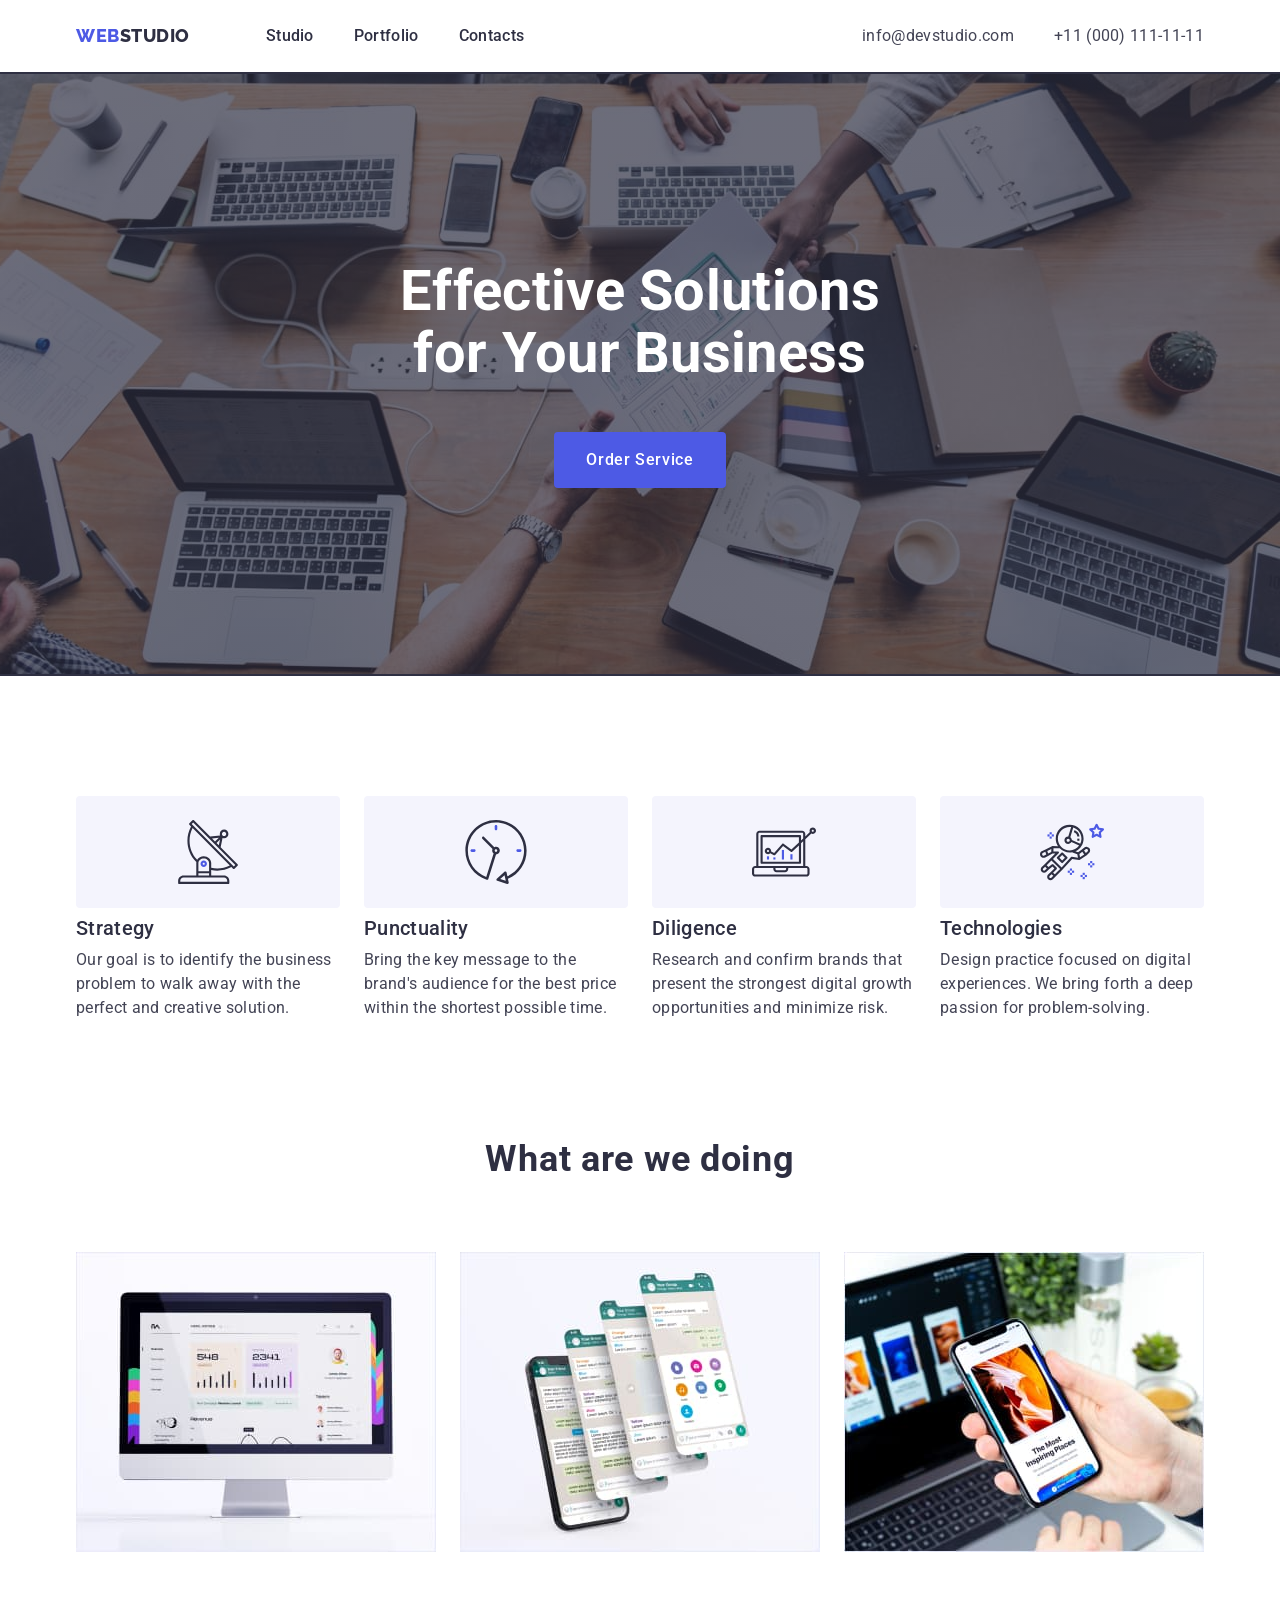
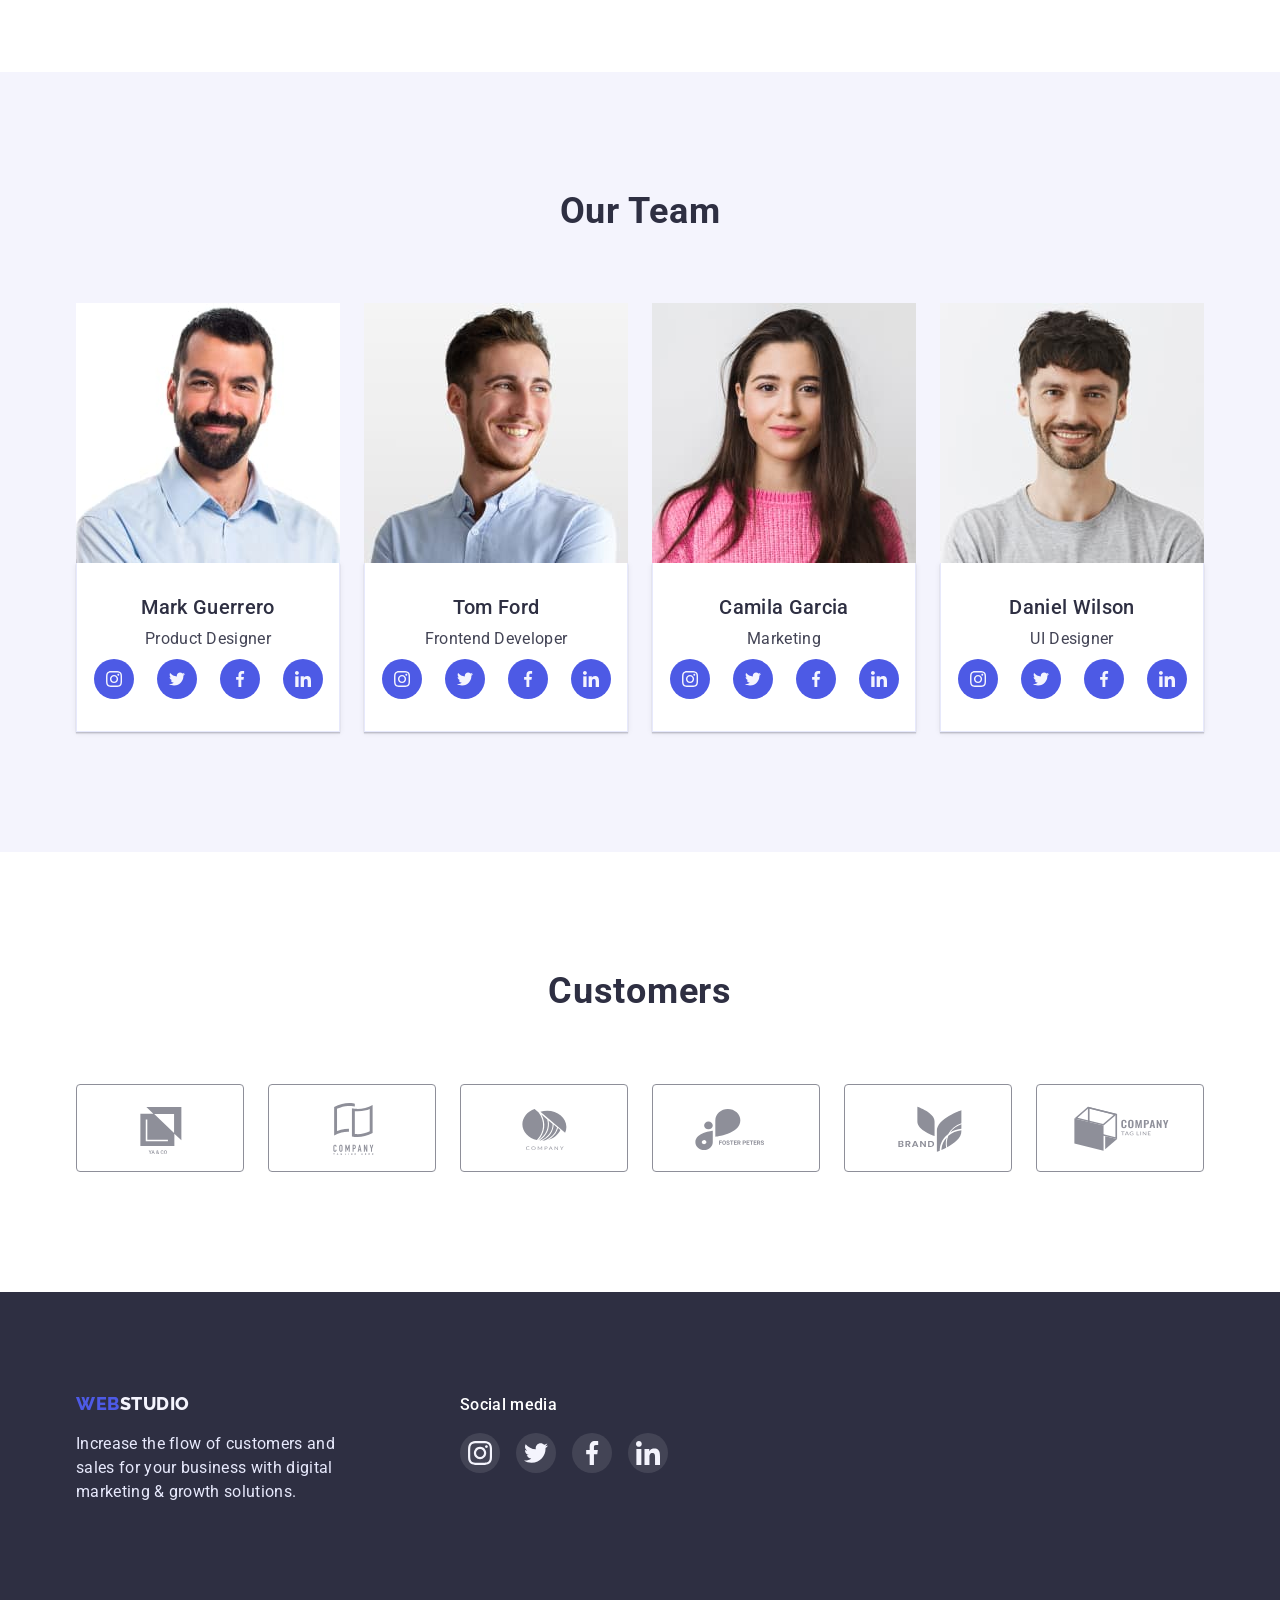
==== commit a148b263: "добавляє тінь на картку" ====
--- a/index.html
+++ b/index.html
@@ -23,7 +23,7 @@
     <header class="header">
       <div class="container heder-container">
         <nav class="nav">
-          <a class="logo" href="">WEB<span class="logo-dark">STUDIO</span></a>
+          <a class="logo logo-header " href="">WEB<span class="logo-dark">STUDIO</span></a>
           <ul class="nav-list">
             <li class="nav-item"><a class="nav-link" href="">Studio</a></li>
             <li class="nav-item"><a class="nav-link" href="./portfolio.html">Portfolio</a></li>
@@ -31,14 +31,18 @@
           </ul>
         </nav>
         <address class="contact">
-          <a class="text contact-mail" href="mailto:info@devstudio.com">info@devstudio.com</a>
-          <a class="text contact-tel" href="tel:+110001111111">+11 (000) 111-11-11</a>
+          <ul class="contact-list">
+            <li class="contact-item">
+              <a class="text contact-mail" href="mailto:info@devstudio.com">info@devstudio.com</a>
+            </li>
+            <li class="contact-item"><a class="text contact-tel" href="tel:+110001111111">+11 (000) 111-11-11</a></li>
+          </ul>
         </address>
       </div>
     </header>
     <main>
       <!--hero-->
-      <section class="hero hero-section">
+      <section class="hero">
         <div class="container">
           <h1 class="main-title">Effective Solutions for Your Business</h1>
           <button class="btn modal-btn" type="button">Order Service</button>
@@ -51,6 +55,11 @@
           <h2 class="hidden-title">work</h2>
           <ul class="activity-company-list">
             <li class="activity-company-item">
+              <div class="company-icon-box">
+                <svg class="company-icon">
+                  <use href="./images/icons.svg#antenna"></use>
+                </svg>
+              </div>
               <h3 class="suptitle activity-company-title">Strategy</h3>
               <p class="activity-company-text">
                 Our goal is to identify the business problem to walk away with the perfect and
@@ -59,6 +68,11 @@
             </li>
 
             <li class="activity-company-item">
+              <div class="company-icon-box">
+                <svg class="company-icon">
+                  <use href="./images/icons.svg#clock"></use>
+                </svg>
+              </div>
               <h3 class="suptitle activity-company-title">Punctuality</h3>
               <p class="activity-company-text">
                 Bring the key message to the brand's audience for the best price within the shortest
@@ -67,6 +81,11 @@
             </li>
 
             <li class="activity-company-item">
+              <div class="company-icon-box">
+                <svg class="company-icon">
+                  <use href="./images/icons.svg#diagram"></use>
+                </svg>
+              </div>
               <h3 class="suptitle activity-company-title">Diligence</h3>
               <p class="activity-company-text">
                 Research and confirm brands that present the strongest digital growth opportunities
@@ -75,6 +94,11 @@
             </li>
 
             <li class="activity-company-item">
+              <div class="company-icon-box">
+                <svg class="company-icon">
+                  <use href="./images/icons.svg#astronaut"></use>
+                </svg>
+              </div>
               <h3 class="suptitle activity-company-title">Technologies</h3>
               <p class="activity-company-text">
                 Design practice focused on digital experiences. We bring forth a deep passion for
@@ -112,48 +136,253 @@
           <ul class="team-list">
             <li class="team-item">
               <img class="team-img" src="./images/team/Product.jpg" alt="photo" width="264" />
-              <div class="card-content">
+              <div class="card-content card-team">
                 <h3 class="suptitle developer-name">Mark Guerrero</h3>
                 <p class="developer-descriptions">Product Designer</p>
+                <ul class="social-list">
+                  <li class="social-item">
+                    <a href="" class="social-link">
+                      <svg class="social-icon">
+                        <use href="./images/icons.svg#instagram"></use>
+                      </svg>
+                    </a>
+                  </li>
+                  <li class="social-item">
+                    <a href="" class="social-link">
+                      <svg class="social-icon">
+                        <use href="./images/icons.svg#twitter"></use>
+                      </svg>
+                    </a>
+                  </li>
+                  <li class="social-item">
+                    <a href="" class="social-link">
+                      <svg class="social-icon">
+                        <use href="./images/icons.svg#facebook"></use>
+                      </svg>
+                    </a>
+                  </li>
+                  <li class="social-item">
+                    <a href="" class="social-link">
+                      <svg class="social-icon">
+                        <use href="./images/icons.svg#linkedin"></use>
+                      </svg>
+                    </a>
+                  </li>
+                </ul>
               </div>
             </li>
 
             <li class="team-item">
               <img class="team-img" src="./images/team/Frontend.jpg" alt="photo" width="264" />
-              <div class="card-content">
+              <div class="card-content card-team">
                 <h3 class="suptitle developer-name">Tom Ford</h3>
                 <p class="developer-descriptions">Frontend Developer</p>
+                <ul class="social-list">
+                  <li class="social-item">
+                    <a href="" class="social-link">
+                      <svg class="social-icon">
+                        <use href="./images/icons.svg#instagram"></use>
+                      </svg>
+                    </a>
+                  </li>
+                  <li class="social-item">
+                    <a href="" class="social-link">
+                      <svg class="social-icon">
+                        <use href="./images/icons.svg#twitter"></use>
+                      </svg>
+                    </a>
+                  </li>
+                  <li class="social-item">
+                    <a href="" class="social-link">
+                      <svg class="social-icon">
+                        <use href="./images/icons.svg#facebook"></use>
+                      </svg>
+                    </a>
+                  </li>
+                  <li class="social-item">
+                    <a href="" class="social-link">
+                      <svg class="social-icon">
+                        <use href="./images/icons.svg#linkedin"></use>
+                      </svg>
+                    </a>
+                  </li>
+                </ul>
               </div>
             </li>
 
             <li class="team-item">
               <img class="team-img" src="./images/team/Marketing.jpg" alt="photo" width="264" />
-              <div class="card-content">
+              <div class="card-content card-team">
                 <h3 class="suptitle developer-name">Camila Garcia</h3>
                 <p class="developer-descriptions">Marketing</p>
+                <ul class="social-list">
+                  <li class="social-item">
+                    <a href="" class="social-link">
+                      <svg class="social-icon">
+                        <use href="./images/icons.svg#instagram"></use>
+                      </svg>
+                    </a>
+                  </li>
+                  <li class="social-item">
+                    <a href="" class="social-link">
+                      <svg class="social-icon">
+                        <use href="./images/icons.svg#twitter"></use>
+                      </svg>
+                    </a>
+                  </li>
+                  <li class="social-item">
+                    <a href="" class="social-link">
+                      <svg class="social-icon">
+                        <use href="./images/icons.svg#facebook"></use>
+                      </svg>
+                    </a>
+                  </li>
+                  <li class="social-item">
+                    <a href="" class="social-link">
+                      <svg class="social-icon">
+                        <use href="./images/icons.svg#linkedin"></use>
+                      </svg>
+                    </a>
+                  </li>
+                </ul>
               </div>
             </li>
 
             <li class="team-item">
               <img class="team-img" src="./images/team/UI.jpg" alt="photo" width="264" />
-              <div class="card-content">
+              <div class="card-content card-team">
                 <h3 class="suptitle developer-name">Daniel Wilson</h3>
                 <p class="developer-descriptions">UI Designer</p>
+                <ul class="social-list">
+                  <li class="social-item">
+                    <a href="" class="social-link">
+                      <svg class="social-icon">
+                        <use href="./images/icons.svg#instagram"></use>
+                      </svg>
+                    </a>
+                  </li>
+                  <li class="social-item">
+                    <a href="" class="social-link">
+                      <svg class="social-icon">
+                        <use href="./images/icons.svg#twitter"></use>
+                      </svg>
+                    </a>
+                  </li>
+                  <li class="social-item">
+                    <a href="" class="social-link">
+                      <svg class="social-icon">
+                        <use href="./images/icons.svg#facebook"></use>
+                      </svg>
+                    </a>
+                  </li>
+                  <li class="social-item">
+                    <a href="" class="social-link">
+                      <svg class="social-icon">
+                        <use href="./images/icons.svg#linkedin"></use>
+                      </svg>
+                    </a>
+                  </li>
+                </ul>
               </div>
             </li>
           </ul>
         </div>
       </section>
     </main>
+    <!--customers-->
+    <section class="section">
+      <div class="container">
+        <h2 class="title">Customers</h2>
+        <ul class="customers-list">
+          <li class="customers-item">
+            <a class="customers-link" href="">
+              <svg class="customers-icon">
+                <use href="./images/icons.svg#logo"></use>
+              </svg>
+            </a>
+          </li>
+          <li class="customers-item">
+            <a class="customers-link" href="">
+              <svg class="customers-icon">
+                <use href="./images/icons.svg#logo-first"></use>
+              </svg>
+            </a>
+          </li>
+          <li class="customers-item">
+            <a class="customers-link" href="">
+              <svg class="customers-icon">
+                <use href="./images/icons.svg#logo-second"></use>
+              </svg>
+            </a>
+          </li>
+          <li class="customers-item">
+            <a class="customers-link" href="">
+              <svg class="customers-icon">
+                <use href="./images/icons.svg#logo-third"></use>
+              </svg>
+            </a>
+          </li>
+          <li class="customers-item">
+            <a class="customers-link" href="">
+              <svg class="customers-icon">
+                <use href="./images/icons.svg#logo-fourth"></use>
+              </svg>
+            </a>
+          </li>
+          <li class="customers-item">
+            <a class="customers-link" href="">
+              <svg class="customers-icon">
+                <use href="./images/icons.svg#logo-fifth"></use>
+              </svg>
+            </a>
+          </li>
+        </ul>
+      </div>
+    </section>
 
     <!--footer-->
     <footer class="footer">
-      <div class="container">
-        <a class="logo" href="">WEB<span class="logo-withe">STUDIO</span></a>
-        <p class="footer-text">
-          Increase the flow of customers and sales for your business with digital marketing & growth
-          solutions.
-        </p>
+      <div class="container footer-container">
+        <div class="container-logo">
+          <a class="logo logo-footer" href="">WEB<span class="logo-withe">STUDIO</span></a>
+          <p class="footer-text">
+            Increase the flow of customers and sales for your business with digital marketing &
+            growth solutions.
+          </p>
+        </div>
+        <div class="Social media">
+          <h2 class="footer-suptitle">Social media</h2>
+          <ul class="footer-list-icon">
+            <li class="footer-item-icon">
+              <a class="footer-link-icon" href="">
+                <svg class="footer-icon">
+                  <use href="./images/icons.svg#instagram"></use>
+                </svg>
+              </a>
+            </li>
+            <li class="footer-item-icon">
+              <a class="footer-link-icon" href="">
+                <svg class="footer-icon">
+                  <use href="./images/icons.svg#twitter"></use>
+                </svg>
+              </a>
+            </li>
+            <li class="footer-item-icon">
+              <a class="footer-link-icon" href="">
+                <svg class="footer-icon">
+                  <use href="./images/icons.svg#facebook"></use>
+                </svg>
+              </a>
+            </li>
+            <li class="footer-item-icon">
+              <a class="footer-link-icon" href="">
+                <svg class="footer-icon">
+                  <use href="./images/icons.svg#linkedin"></use>
+                </svg>
+              </a>
+            </li>
+          </ul>
+        </div>
       </div>
     </footer>
   </body>
--- a/css/styles.css
+++ b/css/styles.css
@@ -1,13 +1,16 @@
 :root {
   --primari-font: 'Roboto', sans-serif;
   --secondari-font: 'Raleway', sans-serif;
+
   --primari-text-color: #434455;
   --secondari-text-color: #2e2f42;
-  --footer-text-color: #e7e9fc;
-  --withe-text-color: #ffffff;
-  --withe-logo-color: #f4f4fd;
-  --logo-hover-color: #4d5ae5;
-  --hover-btn-color: #404bbf;
+
+  --accent: #e7e9fc;
+  --withe: #ffffff;
+  --light: #f4f4fd;
+  --Primary-brand: #4d5ae5;
+  --Primary-brand-accent: #404bbf;
+  --success: #31d0aa;
 }
 
 /*=====================reset============================================*/
@@ -39,20 +42,16 @@
 }
 
 /*=====================================componets============================================*/
+
+.section {
+  padding-top: 120px;
+  padding-bottom: 120px;
+}
 .container {
   max-width: 1158px;
   margin: 0 auto;
   padding: 0 15px;
 }
-.section-container {
-  padding-top: 120px;
-  padding-bottom: 120px;
-}
-.section {
-  padding-top: 120px;
-  padding-bottom: 120px;
-}
-
 .title {
   font-weight: 700;
   font-size: 36px;
@@ -61,9 +60,6 @@
   letter-spacing: 0.02em;
   margin-bottom: 72px;
   color: var(--secondari-text-color);
-  flex-wrap: wrap;
-  align-content: stretch;
-  flex-direction: row;
 }
 .hidden-title {
   position: absolute;
@@ -98,15 +94,15 @@
 .card-content {
   padding: 32px 16px;
 
-  border: 1px solid var(--footer-text-color);
+  border: 1px solid var(--accent);
   border-top: none;
-  background-color: var(--withe-text-color);
+  background-color: var(--withe);
 }
 /*=======================================body=======================================*/
 body {
   font-family: 'Roboto', sans-serif;
   color: var(--primari-text-color);
-  background-color: #ffffff;
+  background-color: var(--withe);
   font-size: 16px;
   line-height: 1.5;
   letter-spacing: 0.02em;
@@ -120,17 +116,16 @@
   line-height: 1.33;
   letter-spacing: 0.03em;
 
-  color: var(--logo-hover-color);
+  color: var(--Primary-brand);
 }
 .logo-dark {
   color: var(--secondari-text-color);
   margin-right: 76px;
-}
+  }
 .logo-withe {
-  color: var(--withe-logo-color);
+  color: var(--light);
   display: inline-block;
-  margin-bottom: 16px;
-}
+  }
 /*-----------HOVER--------------*/
 .nav-link:hover,
 .nav-link:focus,
@@ -138,22 +133,22 @@
 .contact-mail:focus,
 .contact-tel:hover,
 .contact-tel:focus {
-  color: var(--logo-hover-color);
+  color: var(--Primary-brand-accent);
 }
 /*==================================heder====================================*/
-.header {
-  /* padding-top: 24px;
-  padding-bottom: 24px;*/
-}
+
 .nav {
-  padding-top: 24px;
-  padding-bottom: 24px;
   margin-right: auto;
 }
 .heder-container,
 .nav,
 .nav-list {
   display: flex;
+  align-items: center;
+}
+.logo-header{
+  padding-top: 24px;
+  padding-bottom: 24px;
 }
 .nav-list {
   gap: 40px;
@@ -162,32 +157,40 @@
   font-weight: 500;
   font-size: 16px;
   line-height: 1.5;
-
-  color: var(--secondari-text-color);
-}
-
-.contact {
   padding-top: 24px;
   padding-bottom: 24px;
+  color: var(--secondari-text-color);
+}
+.contact-list {
+  display: flex;
+  align-items: center;
 }
 .contact-mail {
+  display: inline-block;
   font-style: normal;
   color: inherit;
   margin-right: 40px;
+  padding-top: 24px;
+  padding-bottom: 24px;
 }
 .contact-tel {
   font-style: normal;
   color: inherit;
+  padding-top: 24px;
+  padding-bottom: 24px;
 }
 /*==================================hero====================================*/
 .hero {
-  background: var(--secondari-text-color);
-}
-.hero-section {
+  max-width: 1440px;
+  margin: auto;
   padding-top: 188px;
   padding-bottom: 188px;
-}
-
+  background-image: linear-gradient(rgba(46, 47, 66, 0.7), rgba(46, 47, 66, 0.7)),
+    url(/images/hero/hero.jpg);
+  background-color: #2e2f42;
+  background-repeat: no-repeat;
+  background-position: center;
+}
 .main-title {
   font-weight: 700;
   font-size: 56px;
@@ -195,18 +198,21 @@
   max-width: 494px;
   margin: 0 auto;
   margin-bottom: 48px;
-  color: var(--withe-text-color);
+  color: var(--withe);
+  text-align: center;
 }
 .modal-btn {
   padding: 16px 32px;
-  color: var(--withe-text-color);
-  background-color: var(--logo-hover-color);
+  color: var(--withe);
+  background-color: var(--Primary-brand);
   margin-left: auto;
   margin-right: auto;
+  border: none;
 }
 .modal-btn:hover,
 .modal-btn:focus {
-  background: var(--hover-btn-color);
+  background: var(--Primary-brand-accent);
+  box-shadow: 0px 4px 4px rgba(0, 0, 0, 0.15);
 }
 /*===========================activity-company=====================================*/
 
@@ -217,6 +223,21 @@
 }
 .activity-company-item {
   flex-basis: calc((100% - 3 * 24px) / 4);
+}
+.company-icon-box {
+  width: 264px;
+  height: 112px;
+  margin-bottom: 8px;
+  display: flex;
+  justify-content: center;
+  align-items: center;
+
+  background: var(--light);
+  border-radius: 4px;
+}
+.company-icon {
+  width: 64px;
+  height: 64px;
 }
 /*-----------------------------work--------------------------------------------------*/
 .our-work {
@@ -233,7 +254,7 @@
 
 /*-----------------------------team---------------------------------------------------*/
 .team {
-  background-color: var(--withe-logo-color);
+  background-color: var(--light);
 }
 .team-list {
   display: flex;
@@ -243,27 +264,142 @@
 .team-item {
   flex-basis: calc((100% - 3 * 24px) / 4);
 }
+.card-team {
+  box-shadow: 0px 1px 6px rgba(46, 47, 66, 0.08), 0px 1px 1px rgba(46, 47, 66, 0.16),
+    0px 2px 1px rgba(46, 47, 66, 0.08);
+}
 .developer-name {
   text-align: center;
 }
 .developer-descriptions {
   text-align: center;
-}
+  margin-bottom: 8px;
+}
+/*==================================social=====================================*/
+.social-list {
+  display: flex;
+  justify-content: center;
+  gap: 23px;
+}
+.social-item {
+  width: 40px;
+  height: 40px;
+}
+.social-link {
+  width: 100%;
+  height: 100%;
+  display: flex;
+  justify-content: center;
+  align-items: center;
+  background-color: var(--Primary-brand);
+  border-radius: 50%;
+  fill: var(--light);
+}
+.social-link:hover,
+.social-link :focus {
+  background-color: var(--Primary-brand-accent);
+}
+.social-icon {
+  width: 16px;
+  height: 16px;
+}
+/*==================================customers=====================================*/
+.customers-list {
+  display: flex;
+  justify-content: center;
+  gap: 24px;
+}
+.customers-item {
+  width: 168px;
+  height: 88px;
+}
+.customers-link {
+  width: 100%;
+  height: 100%;
+  display: flex;
+  justify-content: center;
+  align-items: center;
+  border: 1px solid #8e8f99;
+  border-radius: 4px;
+  fill: #8e8f99;
+}
+.customers-link:hover,
+.customers-link:focus {
+  border-color: var(--Primary-brand-accent);
+}
+.customers-icon {
+  width: 104px;
+  height: 56px;
+}
+.customers-link:hover .customers-icon,
+.customers-link:focus .customers-icon {
+  fill: var(--Primary-brand-accent);
+}
+
 /*==================================footer====================================*/
 .footer {
-  background-color: var(--secondari-text-color);
+  background-color: #2e2f42;
   padding-top: 100px;
   padding-bottom: 100px;
 }
+.footer-container {
+  display: flex;
+  align-items: baseline;
+}
+.container-logo {
+  margin-right: 120px;
+}
+.logo-footer{
+  display: block;
+  margin-bottom: 16px;
+}
 
 .footer-text {
   max-width: 264px;
-  color: var(--footer-text-color);
+  color: var(--accent);
+}
+/*==============================footer-icon==========================*/
+
+.footer-suptitle {
+  font-weight: 500;
+  font-size: 16px;
+  line-height: 1.5;
+  letter-spacing: 0.02em;
+
+  color: var(--withe);
+  margin-bottom: 16px;
+}
+.footer-list-icon {
+  display: flex;
+  gap: 16px;
+}
+.footer-item-icon {
+  width: 40px;
+  height: 40px;
+}
+.footer-link-icon {
+  width: 100%;
+  height: 100%;
+  display: flex;
+  justify-content: center;
+  align-items: center;
+
+  background: rgba(255, 255, 255, 0.1);
+  border-radius: 50%;
+  fill: var(--light);
+}
+.footer-link-icon:hover,
+.footer-link-icon:focus {
+  background-color: var(--success);
+}
+.footer-icon {
+  width: 24px;
+  height: 24px;
 }
 
 /*================///////////////////////////////======portfolio=========////////////////=================*/
 .border-header {
-  border-bottom: 1px solid var(--footer-text-color);
+  border-bottom: 1px solid var(--accent);
 }
 
 .portfolio-section {
@@ -278,14 +414,24 @@
 }
 .btn-text {
   padding: 12px 24px;
-  border: 1px solid var(--footer-text-color);
-  background: var(--withe-logo-color);
-  color: var(--logo-hover-color);
+  border: 1px solid var(--accent);
+  background: var(--light);
+  color: var(--Primary-brand);
 }
 .btn-text:focus,
 .btn-text:hover {
-  background: var(--hover-btn-color);
-  color: var(--withe-text-color);
+  background: var(--Primary-brand-accent);
+  color: var(--withe);
+  box-shadow: 0px 3px 1px rgba(0, 0, 0, 0.1), 0px 2px 1px rgba(0, 0, 0, 0.08),
+    0px 2px 2px rgba(0, 0, 0, 0.12);
+}
+.portfolio-card {
+  box-shadow: 0px 1px 6px rgba(46, 47, 66, 0.08);
+}
+.portfolio-card:hover,
+.portfolio-card:focus {
+  box-shadow: 0px 1px 6px rgba(46, 47, 66, 0.08), 0px 1px 1px rgba(46, 47, 66, 0.16),
+    0px 2px 1px rgba(46, 47, 66, 0.08);
 }
 /*======================card-set=====================*/
 .card-set {
